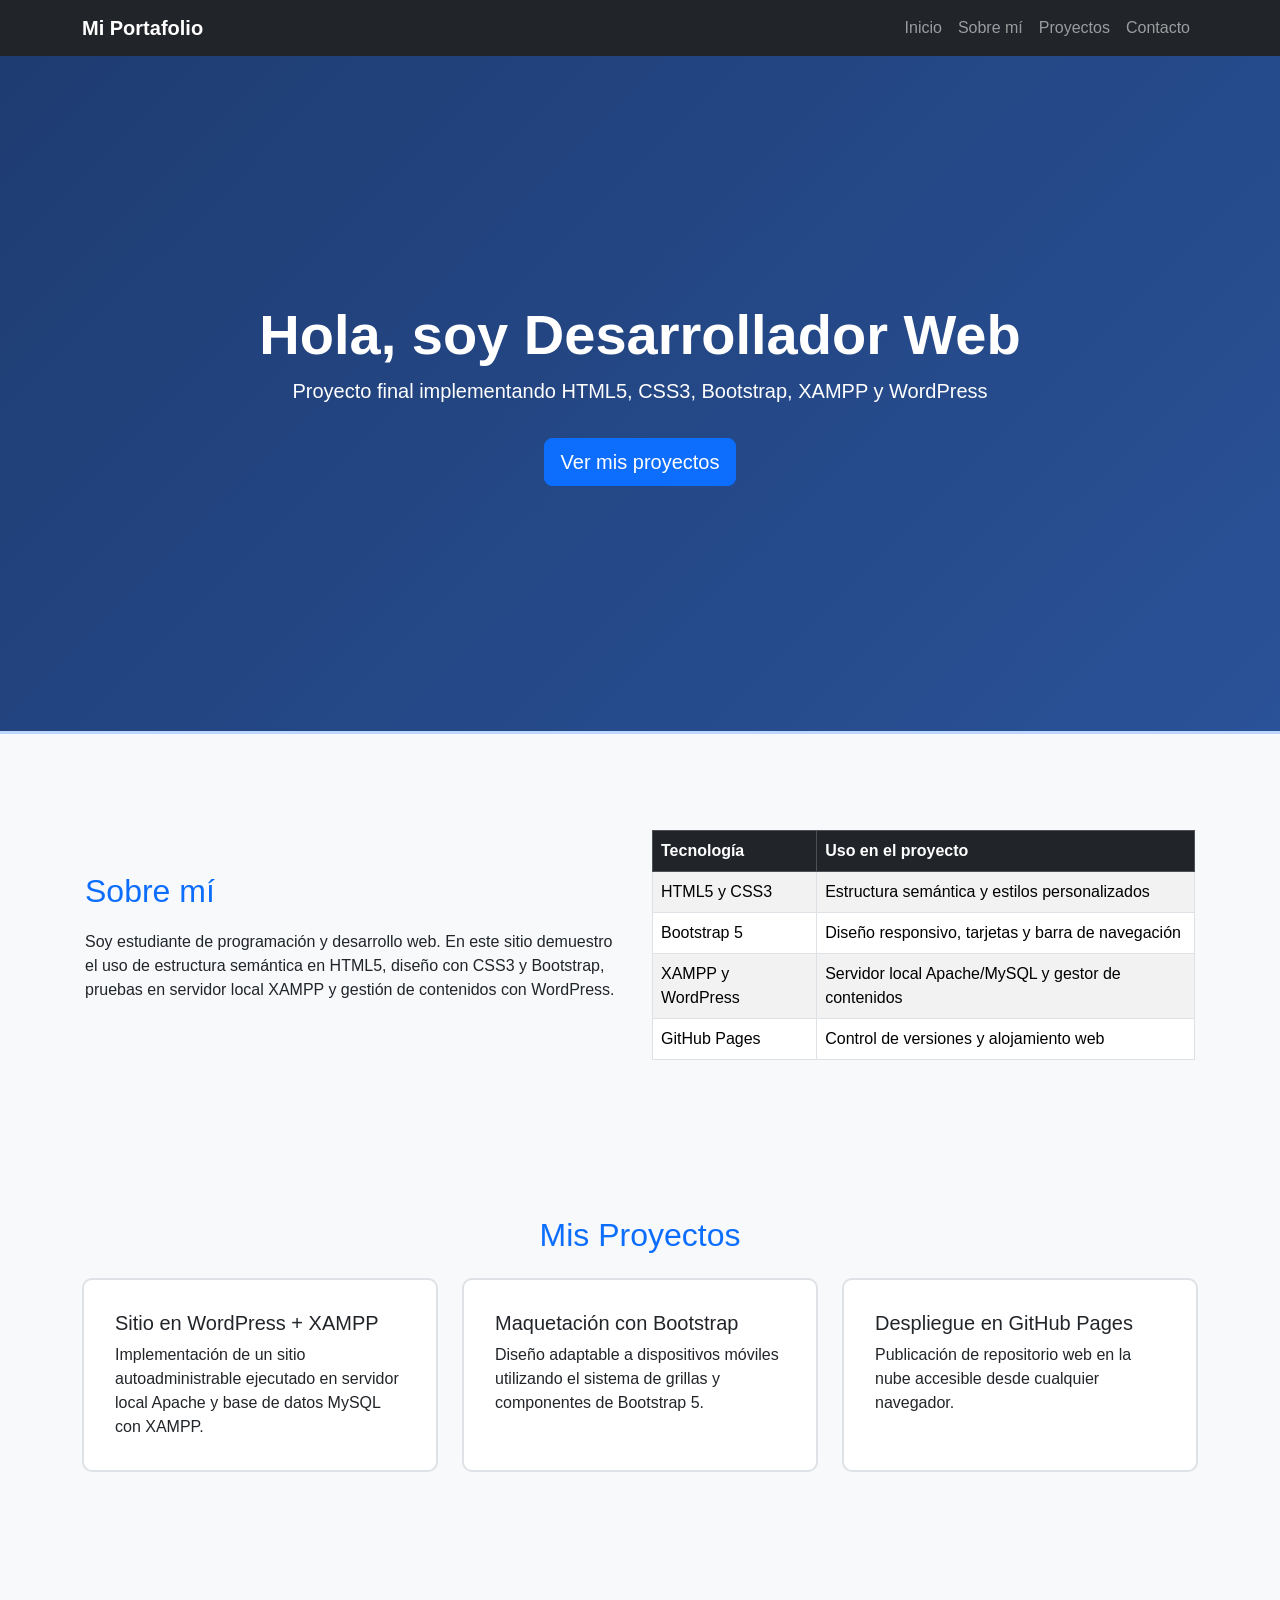
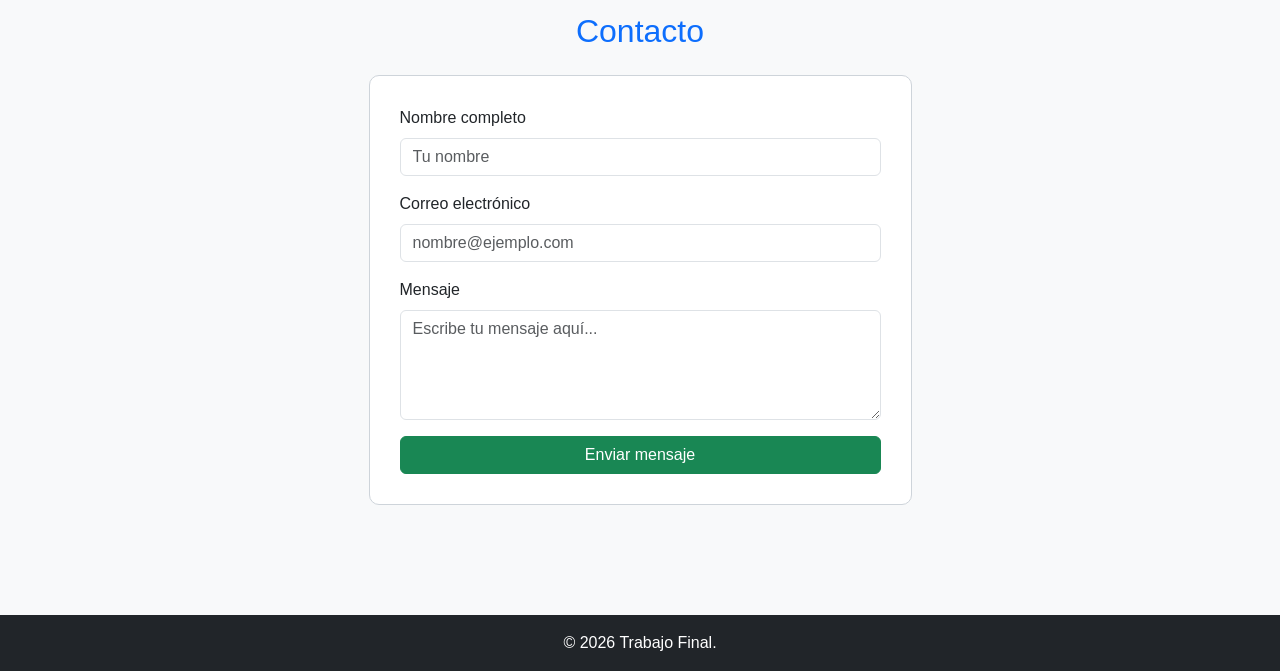
==== index.html @ 38da085c "OK" ====
<!DOCTYPE html>
<html lang="es">
<head>
    <meta charset="UTF-8">
    <meta name="viewport" content="width=device-width, initial-scale=1.0">
    <title>Mi Portafolio Web - Trabajo Final</title>

    <link href="https://cdn.jsdelivr.net/npm/bootstrap@5.3.2/dist/css/bootstrap.min.css" rel="stylesheet">
    <link rel="stylesheet" href="styles.css">
</head>
<body>

    <header id="encabezado-principal">
        <nav class="navbar navbar-expand-lg navbar-dark bg-dark fixed-top">
            <div class="container">
                <a class="navbar-brand fw-bold" href="#inicio">Mi Portafolio</a>
                <button class="navbar-toggler" type="button" data-bs-toggle="collapse" data-bs-target="#menuNavegacion">
                    <span class="navbar-toggler-icon"></span>
                </button>
                <div class="collapse navbar-collapse" id="menuNavegacion">
                    <ul class="navbar-nav ms-auto">
                        <li class="nav-item"><a class="nav-link" href="#inicio">Inicio</a></li>
                        <li class="nav-item"><a class="nav-link" href="#sobre-mi">Sobre mí</a></li>
                        <li class="nav-item"><a class="nav-link" href="#proyectos">Proyectos</a></li>
                        <li class="nav-item"><a class="nav-link" href="#contacto">Contacto</a></li>
                    </ul>
                </div>
            </div>
        </nav>
    </header>

    <main>
        <section id="inicio" class="seccion-hero text-center text-white d-flex align-items-center">
            <div class="container">
                <h1 class="display-4 fw-bold">Hola, soy Desarrollador Web</h1>
                <p class="lead">Proyecto final implementando HTML5, CSS3, Bootstrap, XAMPP y WordPress</p>
                <a href="#proyectos" class="btn btn-primary btn-lg mt-3">Ver mis proyectos</a>
            </div>
        </section>
        <hr class="separador">
        <section id="sobre-mi" class="seccion-padding container">
            <div class="row align-items-center">
                <div class="col-md-6">
                    <h2>Sobre mí</h2>
                    <p>Soy estudiante de programación y desarrollo web. En este sitio demuestro el uso de 
                        estructura semántica en HTML5, diseño con CSS3 y Bootstrap, pruebas en servidor local
                         XAMPP y gestión de contenidos con WordPress.</p>
                </div>
                <div class="col-md-6">
                    <table class="table table-bordered table-striped mt-3">
                        <thead class="table-dark">
                            <tr>
                                <th>Tecnología</th>
                                <th>Uso en el proyecto</th>
                            </tr>
                        </thead>
                        <tbody>
                            <tr>
                                <td>HTML5 y CSS3</td>
                                <td>Estructura semántica y estilos personalizados</td>
                            </tr>
                            <tr>
                                <td>Bootstrap 5</td>
                                <td>Diseño responsivo, tarjetas y barra de navegación</td>
                            </tr>
                            <tr>
                                <td>XAMPP y WordPress</td>
                                <td>Servidor local Apache/MySQL y gestor de contenidos</td>
                            </tr>
                            <tr>
                                <td>GitHub Pages</td>
                                <td>Control de versiones y alojamiento web</td>
                            </tr>
                        </tbody>
                    </table>
                </div>
            </div>
        </section>
        <section id="proyectos" class="seccion-padding bg-light">
            <div class="container">
                <h2 class="text-center mb-4">Mis Proyectos</h2>
                <div class="row g-4">
                    <article class="col-md-4">
                        <div class="card tarjeta-proyecto h-100">
                            <div class="card-body">
                                <h3 class="card-title h5">Sitio en WordPress + XAMPP</h3>
                                <p class="card-text">Implementación de un sitio autoadministrable ejecutado en 
                                    servidor local Apache y base de datos MySQL con XAMPP.</p>
                            </div>
                        </div>
                    </article>
                    <article class="col-md-4">
                        <div class="card tarjeta-proyecto h-100">
                            <div class="card-body">
                                <h3 class="card-title h5">Maquetación con Bootstrap</h3>
                                <p class="card-text">Diseño adaptable a dispositivos móviles utilizando 
                                    el sistema de grillas y componentes de Bootstrap 5.</p>
                            </div>
                        </div>
                    </article>
                    <article class="col-md-4">
                        <div class="card tarjeta-proyecto h-100">
                            <div class="card-body">
                                <h3 class="card-title h5">Despliegue en GitHub Pages</h3>
                                <p class="card-text">Publicación de repositorio web en la nube accesible 
                                    desde cualquier navegador.</p>
                            </div>
                        </div>
                    </article>
                </div>
            </div>
        </section>

        <!-- SECCIÓN 4: CONTACTO -->
        <section id="contacto" class="seccion-padding container">
            <h2 class="text-center mb-4">Contacto</h2>
            <div class="row justify-content-center">
                <div class="col-md-6">
                    <form class="caja-formulario">
                        <div class="mb-3">
                            <label for="nombre" class="form-label">Nombre completo</label>
                            <input type="text" class="form-control" id="nombre" placeholder="Tu nombre" required>
                        </div>
                        <div class="mb-3">
                            <label for="correo" class="form-label">Correo electrónico</label>
                            <input type="email" class="form-control" id="correo" placeholder="nombre@ejemplo.com" required>
                        </div>
                        <div class="mb-3">
                            <label for="mensaje" class="form-label">Mensaje</label>
                            <textarea class="form-control" id="mensaje" rows="4" placeholder="Escribe tu mensaje aquí..." required></textarea>
                        </div>
                        <button type="submit" class="btn btn-success w-100">Enviar mensaje</button>
                    </form>
                </div>
            </div>
        </section>
    </main>
    <footer class="bg-dark text-white text-center py-3">
        <p class="mb-0">&copy; 2026 Trabajo Final.</p>
    </footer>
    <script src="https://cdn.jsdelivr.net/npm/bootstrap@5.3.2/dist/js/bootstrap.bundle.min.js"></script>
</body>
</html>
---- styles.css ----
body {
    font-family: 'Segoe UI', Tahoma, Geneva, Verdana, sans-serif;
    background-color: #f8f9fa;
    color: #212529;
    margin: 0;
    padding-top: 56px; 
}

h2 {
    color: #0d6efd;
    margin-bottom: 20px;
}
#inicio {
    background: linear-gradient(135deg, #1e3c72 0%, #2a5298 100%);
    min-height: 75vh;
    padding: 60px 20px;
}

#encabezado-principal {
    box-shadow: 0 2px 10px rgba(0, 0, 0, 0.2);
}

.seccion-padding {
    padding: 60px 15px;
    margin-top: 20px;
    margin-bottom: 20px;
}

.tarjeta-proyecto {
    border: 2px solid #dee2e6;
    border-radius: 10px;
    padding: 15px;
    background-color: #ffffff;
    transition: transform 0.2s ease;
}

.tarjeta-proyecto:hover {
    transform: translateY(-5px);
    border-color: #0d6efd;
}

.caja-formulario {
    background-color: #ffffff;
    padding: 30px;
    border-radius: 10px;
    border: 1px solid #ced4da;
    margin-bottom: 30px;
}

.separador {
    margin: 0;
    border-top: 3px solid #0d6efd;
}
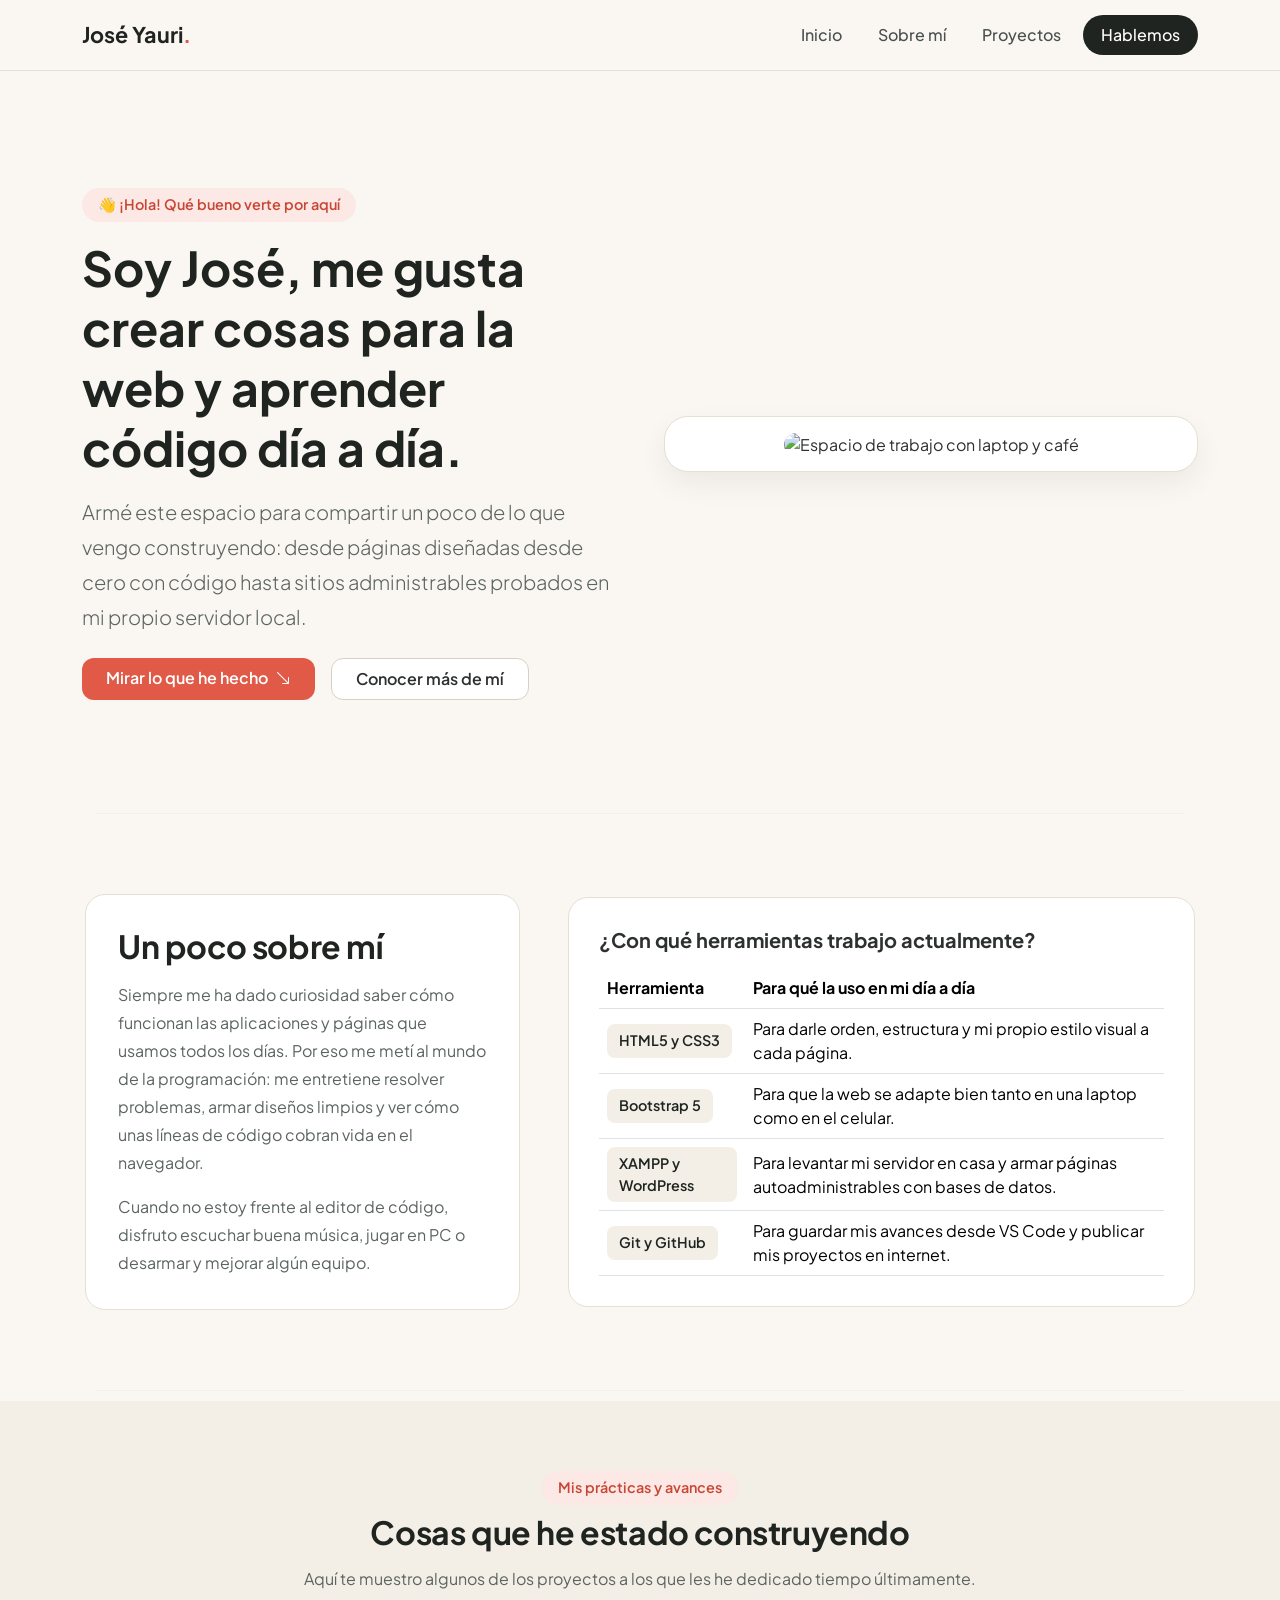
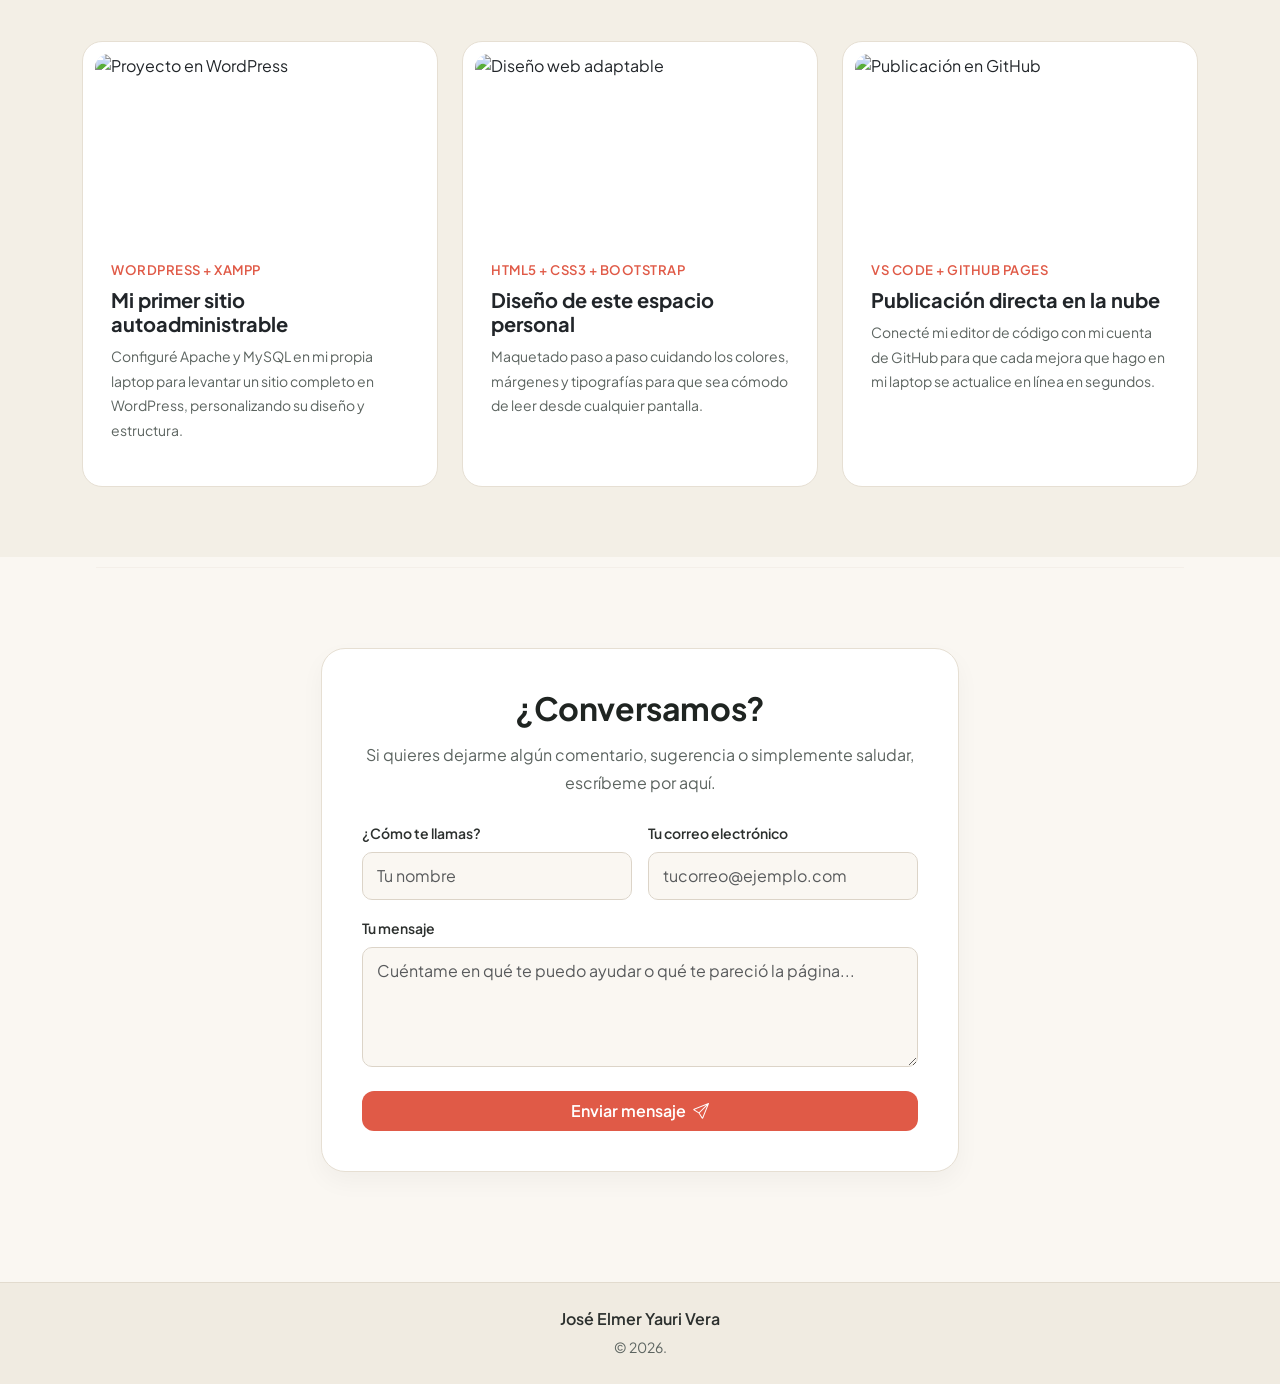
==== commit 888bbb24: "OOK" ====
--- a/index.html
+++ b/index.html
@@ -3,26 +3,28 @@
 <head>
     <meta charset="UTF-8">
     <meta name="viewport" content="width=device-width, initial-scale=1.0">
-    <title>Mi Portafolio Web - Trabajo Final</title>
-
+    <title>José Yauri | Mi espacio web</title>
+    <link href="https://fonts.googleapis.com/css2?family=Plus+Jakarta+Sans:wght@400;500;600;700&display=swap" rel="stylesheet">
     <link href="https://cdn.jsdelivr.net/npm/bootstrap@5.3.2/dist/css/bootstrap.min.css" rel="stylesheet">
+    <link rel="stylesheet" href="https://cdn.jsdelivr.net/npm/bootstrap-icons@1.11.1/font/bootstrap-icons.css">
     <link rel="stylesheet" href="styles.css">
 </head>
 <body>
-
     <header id="encabezado-principal">
-        <nav class="navbar navbar-expand-lg navbar-dark bg-dark fixed-top">
+        <nav class="navbar navbar-expand-lg barra-navegacion fixed-top">
             <div class="container">
-                <a class="navbar-brand fw-bold" href="#inicio">Mi Portafolio</a>
+                <a class="navbar-brand marca-personal" href="#inicio">
+                    José Yauri<span class="punto-color">.</span>
+                </a>
                 <button class="navbar-toggler" type="button" data-bs-toggle="collapse" data-bs-target="#menuNavegacion">
                     <span class="navbar-toggler-icon"></span>
                 </button>
                 <div class="collapse navbar-collapse" id="menuNavegacion">
-                    <ul class="navbar-nav ms-auto">
-                        <li class="nav-item"><a class="nav-link" href="#inicio">Inicio</a></li>
-                        <li class="nav-item"><a class="nav-link" href="#sobre-mi">Sobre mí</a></li>
-                        <li class="nav-item"><a class="nav-link" href="#proyectos">Proyectos</a></li>
-                        <li class="nav-item"><a class="nav-link" href="#contacto">Contacto</a></li>
+                    <ul class="navbar-nav ms-auto gap-2">
+                        <li class="nav-item"><a class="nav-link link-cercano" href="#inicio">Inicio</a></li>
+                        <li class="nav-item"><a class="nav-link link-cercano" href="#sobre-mi">Sobre mí</a></li>
+                        <li class="nav-item"><a class="nav-link link-cercano" href="#proyectos">Proyectos</a></li>
+                        <li class="nav-item"><a class="nav-link link-cercano boton-contacto-menu" href="#contacto">Hablemos</a></li>
                     </ul>
                 </div>
             </div>
@@ -30,80 +32,132 @@
     </header>
 
     <main>
-        <section id="inicio" class="seccion-hero text-center text-white d-flex align-items-center">
+        <section id="inicio" class="d-flex align-items-center">
             <div class="container">
-                <h1 class="display-4 fw-bold">Hola, soy Desarrollador Web</h1>
-                <p class="lead">Proyecto final implementando HTML5, CSS3, Bootstrap, XAMPP y WordPress</p>
-                <a href="#proyectos" class="btn btn-primary btn-lg mt-3">Ver mis proyectos</a>
-            </div>
-        </section>
-        <hr class="separador">
-        <section id="sobre-mi" class="seccion-padding container">
-            <div class="row align-items-center">
-                <div class="col-md-6">
-                    <h2>Sobre mí</h2>
-                    <p>Soy estudiante de programación y desarrollo web. En este sitio demuestro el uso de 
-                        estructura semántica en HTML5, diseño con CSS3 y Bootstrap, pruebas en servidor local
-                         XAMPP y gestión de contenidos con WordPress.</p>
-                </div>
-                <div class="col-md-6">
-                    <table class="table table-bordered table-striped mt-3">
-                        <thead class="table-dark">
-                            <tr>
-                                <th>Tecnología</th>
-                                <th>Uso en el proyecto</th>
-                            </tr>
-                        </thead>
-                        <tbody>
-                            <tr>
-                                <td>HTML5 y CSS3</td>
-                                <td>Estructura semántica y estilos personalizados</td>
-                            </tr>
-                            <tr>
-                                <td>Bootstrap 5</td>
-                                <td>Diseño responsivo, tarjetas y barra de navegación</td>
-                            </tr>
-                            <tr>
-                                <td>XAMPP y WordPress</td>
-                                <td>Servidor local Apache/MySQL y gestor de contenidos</td>
-                            </tr>
-                            <tr>
-                                <td>GitHub Pages</td>
-                                <td>Control de versiones y alojamiento web</td>
-                            </tr>
-                        </tbody>
-                    </table>
-                </div>
-            </div>
-        </section>
-        <section id="proyectos" class="seccion-padding bg-light">
+                <div class="row align-items-center g-5">
+                    <div class="col-lg-6">
+                        <span class="etiqueta-saludo mb-3 d-inline-block">
+                            👋 ¡Hola! Qué bueno verte por aquí
+                        </span>
+                        <h1 class="display-5 fw-bold titulo-principal mb-3">
+                            Soy José, me gusta crear cosas para la web y aprender código día a día.
+                        </h1>
+                        <p class="lead texto-parrafo mb-4">
+                            Armé este espacio para compartir un poco de lo que vengo construyendo: desde páginas diseñadas desde cero con código hasta sitios administrables probados en mi propio servidor local.
+                        </p>
+                        <div class="d-flex flex-wrap gap-3">
+                            <a href="#proyectos" class="btn boton-principal px-4 py-2">
+                                Mirar lo que he hecho <i class="bi bi-arrow-down-right ms-1"></i>
+                            </a>
+                            <a href="#sobre-mi" class="btn boton-secundario px-4 py-2">
+                                Conocer más de mí
+                            </a>
+                        </div>
+                    </div>
+                    <div class="col-lg-6 text-center">
+                        <div class="marco-foto">
+                            <img src="https://images.unsplash.com/photo-1498050108023-c5249f4df085?auto=format&fit=crop&w=800&q=80" alt="Espacio de trabajo con laptop y café" class="img-fluid foto-principal">
+                        </div>
+                    </div>
+                </div>
+            </div>
+        </section>
+
+        <hr class="separador-suave">
+
+        <!-- SECCIÓN 2: SOBRE MÍ -->
+        <section id="sobre-mi" class="seccion-espaciada container">
+            <div class="row align-items-center g-5">
+                <div class="col-lg-5">
+                    <div class="tarjeta-historia">
+                        <h2 class="fw-bold mb-3">Un poco sobre mí</h2>
+                        <p class="texto-parrafo">
+                            Siempre me ha dado curiosidad saber cómo funcionan las aplicaciones y páginas que usamos todos los días. Por eso me metí al mundo de la programación: me entretiene resolver problemas, armar diseños limpios y ver cómo unas líneas de código cobran vida en el navegador.
+                        </p>
+                        <p class="texto-parrafo mb-0">
+                            Cuando no estoy frente al editor de código, disfruto escuchar buena música, jugar en PC o desarmar y mejorar algún equipo.
+                        </p>
+                    </div>
+                </div>
+                <div class="col-lg-7">
+                    <div class="caja-herramientas">
+                        <h3 class="h5 fw-bold mb-3">¿Con qué herramientas trabajo actualmente?</h3>
+                        <div class="table-responsive">
+                            <table class="table align-middle mb-0 tabla-amigable">
+                                <thead>
+                                    <tr>
+                                        <th>Herramienta</th>
+                                        <th>Para qué la uso en mi día a día</th>
+                                    </tr>
+                                </thead>
+                                <tbody>
+                                    <tr>
+                                        <td><span class="insignia-herramienta">HTML5 y CSS3</span></td>
+                                        <td>Para darle orden, estructura y mi propio estilo visual a cada página.</td>
+                                    </tr>
+                                    <tr>
+                                        <td><span class="insignia-herramienta">Bootstrap 5</span></td>
+                                        <td>Para que la web se adapte bien tanto en una laptop como en el celular.</td>
+                                    </tr>
+                                    <tr>
+                                        <td><span class="insignia-herramienta">XAMPP y WordPress</span></td>
+                                        <td>Para levantar mi servidor en casa y armar páginas autoadministrables con bases de datos.</td>
+                                    </tr>
+                                    <tr>
+                                        <td><span class="insignia-herramienta">Git y GitHub</span></td>
+                                        <td>Para guardar mis avances desde VS Code y publicar mis proyectos en internet.</td>
+                                    </tr>
+                                </tbody>
+                            </table>
+                        </div>
+                    </div>
+                </div>
+            </div>
+        </section>
+
+        <hr class="separador-suave">
+        <section id="proyectos" class="seccion-espaciada">
             <div class="container">
-                <h2 class="text-center mb-4">Mis Proyectos</h2>
+                <div class="text-center mb-5">
+                    <span class="etiqueta-saludo mb-2 d-inline-block">Mis prácticas y avances</span>
+                    <h2 class="fw-bold">Cosas que he estado construyendo</h2>
+                    <p class="texto-parrafo">Aquí te muestro algunos de los proyectos a los que les he dedicado tiempo últimamente.</p>
+                </div>
+
                 <div class="row g-4">
                     <article class="col-md-4">
-                        <div class="card tarjeta-proyecto h-100">
-                            <div class="card-body">
-                                <h3 class="card-title h5">Sitio en WordPress + XAMPP</h3>
-                                <p class="card-text">Implementación de un sitio autoadministrable ejecutado en 
-                                    servidor local Apache y base de datos MySQL con XAMPP.</p>
+                        <div class="card tarjeta-creativa h-100">
+                            <img src="https://images.unsplash.com/photo-1460925895917-afdab827c52f?auto=format&fit=crop&w=600&q=80" class="card-img-top foto-tarjeta" alt="Proyecto en WordPress">
+                            <div class="card-body d-flex flex-column">
+                                <span class="etiqueta-categoria mb-2">WordPress + XAMPP</span>
+                                <h3 class="h5 fw-bold">Mi primer sitio autoadministrable</h3>
+                                <p class="texto-parrafo small flex-grow-1">
+                                    Configuré Apache y MySQL en mi propia laptop para levantar un sitio completo en WordPress, personalizando su diseño y estructura.
+                                </p>
                             </div>
                         </div>
                     </article>
                     <article class="col-md-4">
-                        <div class="card tarjeta-proyecto h-100">
-                            <div class="card-body">
-                                <h3 class="card-title h5">Maquetación con Bootstrap</h3>
-                                <p class="card-text">Diseño adaptable a dispositivos móviles utilizando 
-                                    el sistema de grillas y componentes de Bootstrap 5.</p>
+                        <div class="card tarjeta-creativa h-100">
+                            <img src="https://images.unsplash.com/photo-1517694712202-14dd9538aa97?auto=format&fit=crop&w=600&q=80" class="card-img-top foto-tarjeta" alt="Diseño web adaptable">
+                            <div class="card-body d-flex flex-column">
+                                <span class="etiqueta-categoria mb-2">HTML5 + CSS3 + Bootstrap</span>
+                                <h3 class="h5 fw-bold">Diseño de este espacio personal</h3>
+                                <p class="texto-parrafo small flex-grow-1">
+                                    Maquetado paso a paso cuidando los colores, márgenes y tipografías para que sea cómodo de leer desde cualquier pantalla.
+                                </p>
                             </div>
                         </div>
                     </article>
                     <article class="col-md-4">
-                        <div class="card tarjeta-proyecto h-100">
-                            <div class="card-body">
-                                <h3 class="card-title h5">Despliegue en GitHub Pages</h3>
-                                <p class="card-text">Publicación de repositorio web en la nube accesible 
-                                    desde cualquier navegador.</p>
+                        <div class="card tarjeta-creativa h-100">
+                            <img src="https://images.unsplash.com/photo-1555066931-4365d14bab8c?auto=format&fit=crop&w=600&q=80" class="card-img-top foto-tarjeta" alt="Publicación en GitHub">
+                            <div class="card-body d-flex flex-column">
+                                <span class="etiqueta-categoria mb-2">VS Code + GitHub Pages</span>
+                                <h3 class="h5 fw-bold">Publicación directa en la nube</h3>
+                                <p class="texto-parrafo small flex-grow-1">
+                                    Conecté mi editor de código con mi cuenta de GitHub para que cada mejora que hago en mi laptop se actualice en línea en segundos.
+                                </p>
                             </div>
                         </div>
                     </article>
@@ -111,33 +165,52 @@
             </div>
         </section>
 
+        <hr class="separador-suave">
+
         <!-- SECCIÓN 4: CONTACTO -->
-        <section id="contacto" class="seccion-padding container">
-            <h2 class="text-center mb-4">Contacto</h2>
+        <section id="contacto" class="seccion-espaciada container">
             <div class="row justify-content-center">
-                <div class="col-md-6">
-                    <form class="caja-formulario">
-                        <div class="mb-3">
-                            <label for="nombre" class="form-label">Nombre completo</label>
-                            <input type="text" class="form-control" id="nombre" placeholder="Tu nombre" required>
-                        </div>
-                        <div class="mb-3">
-                            <label for="correo" class="form-label">Correo electrónico</label>
-                            <input type="email" class="form-control" id="correo" placeholder="nombre@ejemplo.com" required>
-                        </div>
-                        <div class="mb-3">
-                            <label for="mensaje" class="form-label">Mensaje</label>
-                            <textarea class="form-control" id="mensaje" rows="4" placeholder="Escribe tu mensaje aquí..." required></textarea>
-                        </div>
-                        <button type="submit" class="btn btn-success w-100">Enviar mensaje</button>
-                    </form>
+                <div class="col-lg-7">
+                    <div class="caja-charla">
+                        <div class="text-center mb-4">
+                            <h2 class="fw-bold">¿Conversamos?</h2>
+                            <p class="texto-parrafo mb-0">Si quieres dejarme algún comentario, sugerencia o simplemente saludar, escríbeme por aquí.</p>
+                        </div>
+                        <form>
+                            <div class="row g-3">
+                                <div class="col-md-6">
+                                    <label for="nombre" class="form-label fw-semibold small">¿Cómo te llamas?</label>
+                                    <input type="text" class="form-control input-calido" id="nombre" placeholder="Tu nombre" required>
+                                </div>
+                                <div class="col-md-6">
+                                    <label for="correo" class="form-label fw-semibold small">Tu correo electrónico</label>
+                                    <input type="email" class="form-control input-calido" id="correo" placeholder="tucorreo@ejemplo.com" required>
+                                </div>
+                                <div class="col-12">
+                                    <label for="mensaje" class="form-label fw-semibold small">Tu mensaje</label>
+                                    <textarea class="form-control input-calido" id="mensaje" rows="4" placeholder="Cuéntame en qué te puedo ayudar o qué te pareció la página..." required></textarea>
+                                </div>
+                                <div class="col-12 mt-4">
+                                    <button type="submit" class="btn boton-principal w-100 py-2">
+                                        Enviar mensaje <i class="bi bi-send ms-1"></i>
+                                    </button>
+                                </div>
+                            </div>
+                        </form>
+                    </div>
                 </div>
             </div>
         </section>
     </main>
-    <footer class="bg-dark text-white text-center py-3">
-        <p class="mb-0">&copy; 2026 Trabajo Final.</p>
+
+
+    <footer class="text-center py-4">
+        <div class="container">
+            <p class="mb-1 fw-semibold">José Elmer Yauri Vera</p>
+            <p class="small texto-parrafo mb-0">&copy; 2026.</p>
+        </div>
     </footer>
+
     <script src="https://cdn.jsdelivr.net/npm/bootstrap@5.3.2/dist/js/bootstrap.bundle.min.js"></script>
 </body>
 </html>
--- a/styles.css
+++ b/styles.css
@@ -1,54 +1,217 @@
-
 body {
-    font-family: 'Segoe UI', Tahoma, Geneva, Verdana, sans-serif;
-    background-color: #f8f9fa;
-    color: #212529;
+    font-family: 'Plus Jakarta Sans', sans-serif;
+    background-color: #faf7f2;
+    color: #2c302e;
     margin: 0;
-    padding-top: 56px; 
+    padding-top: 75px;
 }
 
 h2 {
-    color: #0d6efd;
-    margin-bottom: 20px;
-}
+    color: #1f2421;
+    margin-bottom: 14px;
+    letter-spacing: -0.4px;
+}
+
+footer {
+    background-color: #f0ebe1;
+    border-top: 1px solid #e2dbce;
+    margin-top: 40px;
+}
+
+#encabezado-principal {
+    box-shadow: 0 2px 15px rgba(0, 0, 0, 0.04);
+}
+
 #inicio {
-    background: linear-gradient(135deg, #1e3c72 0%, #2a5298 100%);
-    min-height: 75vh;
-    padding: 60px 20px;
-}
-
-#encabezado-principal {
-    box-shadow: 0 2px 10px rgba(0, 0, 0, 0.2);
-}
-
-.seccion-padding {
-    padding: 60px 15px;
-    margin-top: 20px;
-    margin-bottom: 20px;
-}
-
-.tarjeta-proyecto {
-    border: 2px solid #dee2e6;
+    min-height: 82vh;
+    padding: 50px 15px;
+}
+
+#proyectos {
+    background-color: #f3efe6;
+}
+
+
+.barra-navegacion {
+    background-color: rgba(250, 247, 242, 0.92);
+    backdrop-filter: blur(8px);
+    padding: 14px 0;
+    border-bottom: 1px solid #e6dfd3;
+}
+
+.marca-personal {
+    font-weight: 700;
+    font-size: 1.35rem;
+    color: #1f2421 !important;
+}
+
+.punto-color {
+    color: #e05a47;
+}
+
+.link-cercano {
+    color: #4a504d !important;
+    font-weight: 500;
+    padding: 8px 14px !important;
     border-radius: 10px;
-    padding: 15px;
-    background-color: #ffffff;
-    transition: transform 0.2s ease;
-}
-
-.tarjeta-proyecto:hover {
-    transform: translateY(-5px);
-    border-color: #0d6efd;
-}
-
-.caja-formulario {
+    transition: all 0.2s ease;
+}
+
+.link-cercano:hover {
+    color: #e05a47 !important;
+    background-color: rgba(224, 90, 71, 0.08);
+}
+
+.boton-contacto-menu {
+    background-color: #1f2421;
+    color: #ffffff !important;
+    padding: 8px 18px !important;
+    border-radius: 50px;
+}
+
+.boton-contacto-menu:hover {
+    background-color: #e05a47;
+    color: #ffffff !important;
+}
+
+.etiqueta-saludo {
+    background-color: #fce8e5;
+    color: #c94634;
+    padding: 6px 16px;
+    border-radius: 50px;
+    font-weight: 600;
+    font-size: 0.9rem;
+}
+
+.titulo-principal {
+    color: #1f2421;
+    line-height: 1.25;
+}
+
+.texto-parrafo {
+    color: #5c6460;
+    line-height: 1.75;
+}
+
+.boton-principal {
+    background-color: #e05a47;
+    color: #ffffff;
+    border: none;
+    border-radius: 12px;
+    font-weight: 600;
+    transition: transform 0.2s ease, background-color 0.2s ease;
+}
+
+.boton-principal:hover {
+    background-color: #c94634;
+    color: #ffffff;
+    transform: translateY(-2px);
+}
+
+.boton-secundario {
+    background-color: #ffffff;
+    color: #2c302e;
+    border: 1px solid #d8d0c5;
+    border-radius: 12px;
+    font-weight: 600;
+}
+
+.boton-secundario:hover {
+    background-color: #f0ebe1;
+}
+
+.marco-foto {
+    padding: 14px;
+    background-color: #ffffff;
+    border-radius: 24px;
+    border: 1px solid #e6dfd3;
+    box-shadow: 0 12px 30px rgba(0, 0, 0, 0.06);
+}
+
+.foto-principal {
+    border-radius: 16px;
+}
+
+.seccion-espaciada {
+    padding: 70px 15px;
+    margin-top: 10px;
+    margin-bottom: 10px;
+}
+
+.tarjeta-historia {
+    background-color: #ffffff;
+    padding: 32px;
+    border-radius: 20px;
+    border: 1px solid #e6dfd3;
+}
+
+.caja-herramientas {
     background-color: #ffffff;
     padding: 30px;
+    border-radius: 20px;
+    border: 1px solid #e6dfd3;
+}
+
+.insignia-herramienta {
+    background-color: #f3efe6;
+    color: #1f2421;
+    font-weight: 600;
+    padding: 6px 12px;
+    border-radius: 8px;
+    display: inline-block;
+    font-size: 0.9rem;
+}
+
+.tarjeta-creativa {
+    background-color: #ffffff;
+    border: 1px solid #e6dfd3;
+    border-radius: 20px;
+    padding: 12px;
+    transition: transform 0.25s ease, box-shadow 0.25s ease;
+}
+
+.tarjeta-creativa:hover {
+    transform: translateY(-6px);
+    box-shadow: 0 14px 28px rgba(0, 0, 0, 0.07);
+}
+
+.foto-tarjeta {
+    height: 190px;
+    object-fit: cover;
+    border-radius: 14px;
+}
+
+.etiqueta-categoria {
+    color: #e05a47;
+    font-weight: 600;
+    font-size: 0.82rem;
+    text-transform: uppercase;
+    letter-spacing: 0.5px;
+}
+
+.caja-charla {
+    background-color: #ffffff;
+    padding: 40px;
+    border-radius: 24px;
+    border: 1px solid #e6dfd3;
+    box-shadow: 0 10px 25px rgba(0, 0, 0, 0.04);
+}
+
+.input-calido {
+    background-color: #faf7f2;
+    border: 1px solid #dcd4c8;
     border-radius: 10px;
-    border: 1px solid #ced4da;
-    margin-bottom: 30px;
-}
-
-.separador {
-    margin: 0;
-    border-top: 3px solid #0d6efd;
+    padding: 11px 14px;
+}
+
+.input-calido:focus {
+    background-color: #ffffff;
+    border-color: #e05a47;
+    box-shadow: 0 0 0 3px rgba(224, 90, 71, 0.15);
+}
+
+.separador-suave {
+    margin: 0 auto;
+    width: 85%;
+    border-top: 1px solid #dfd8cc;
 }
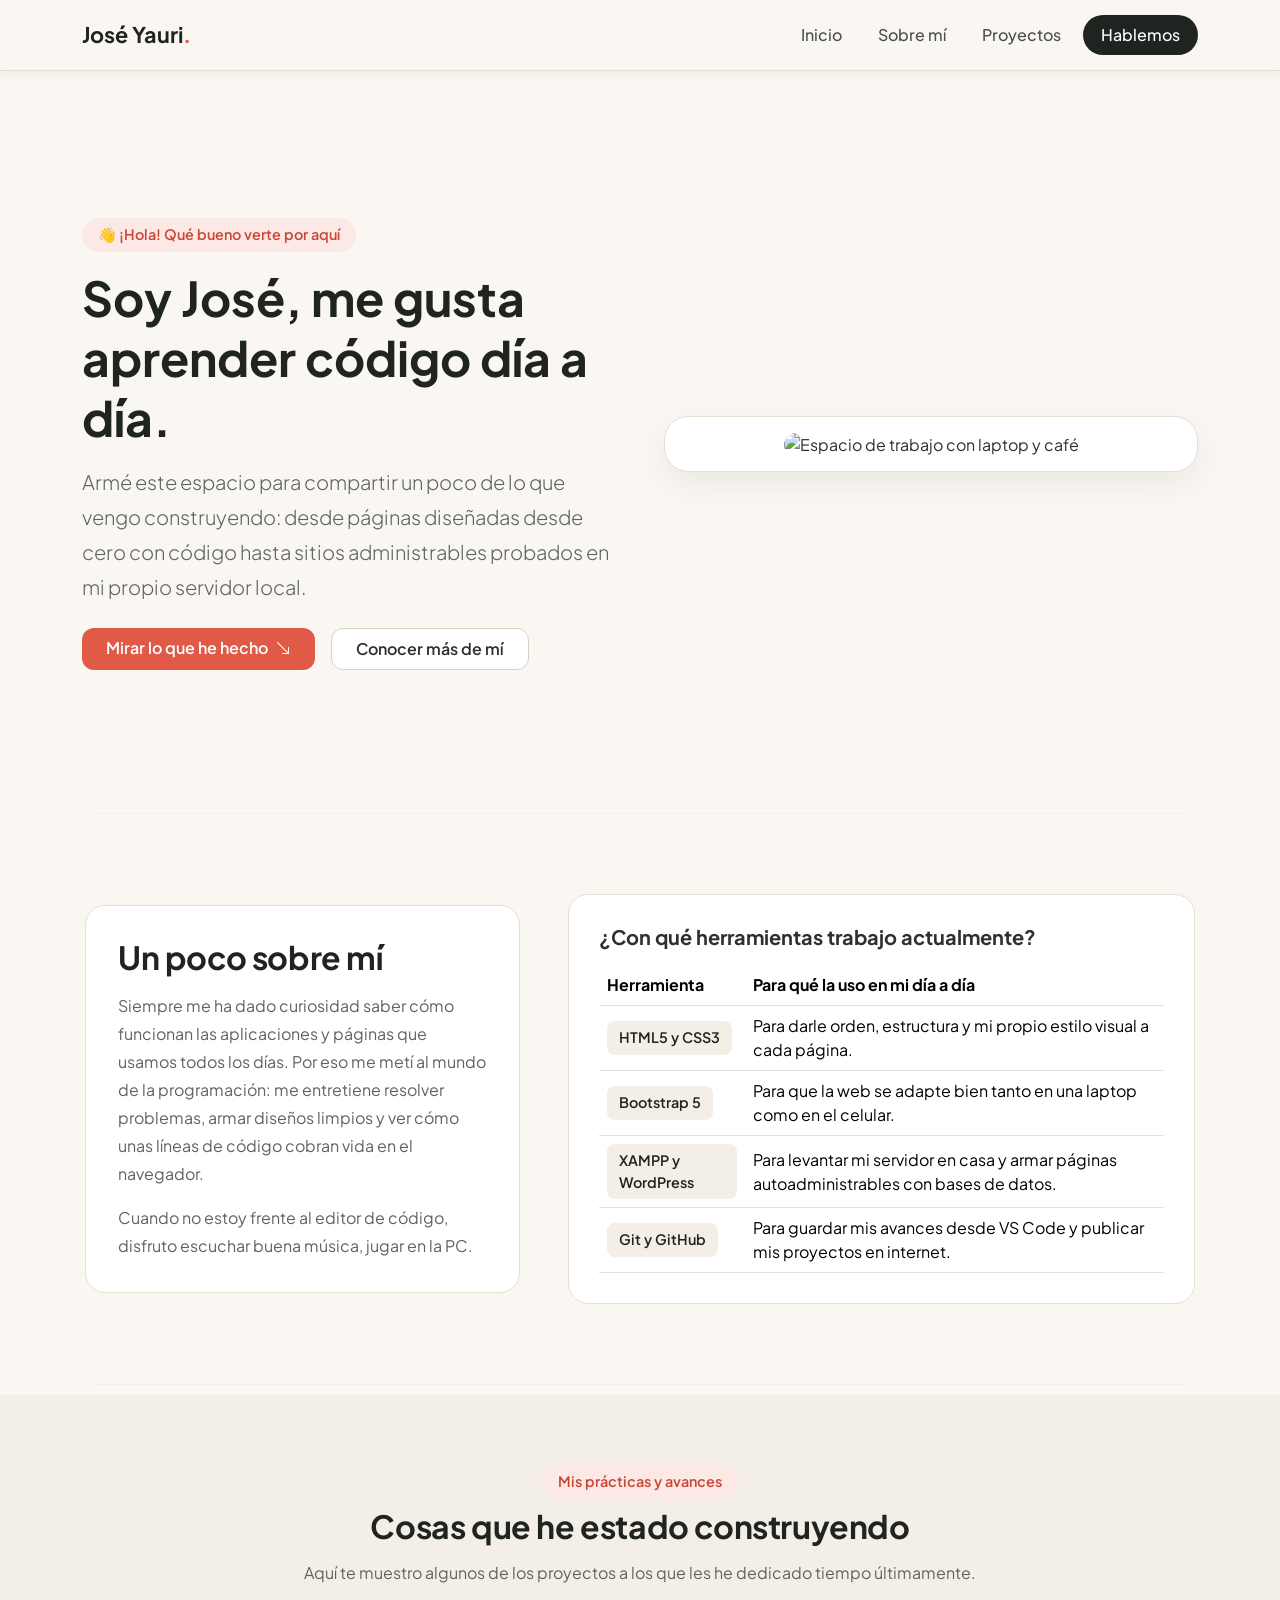
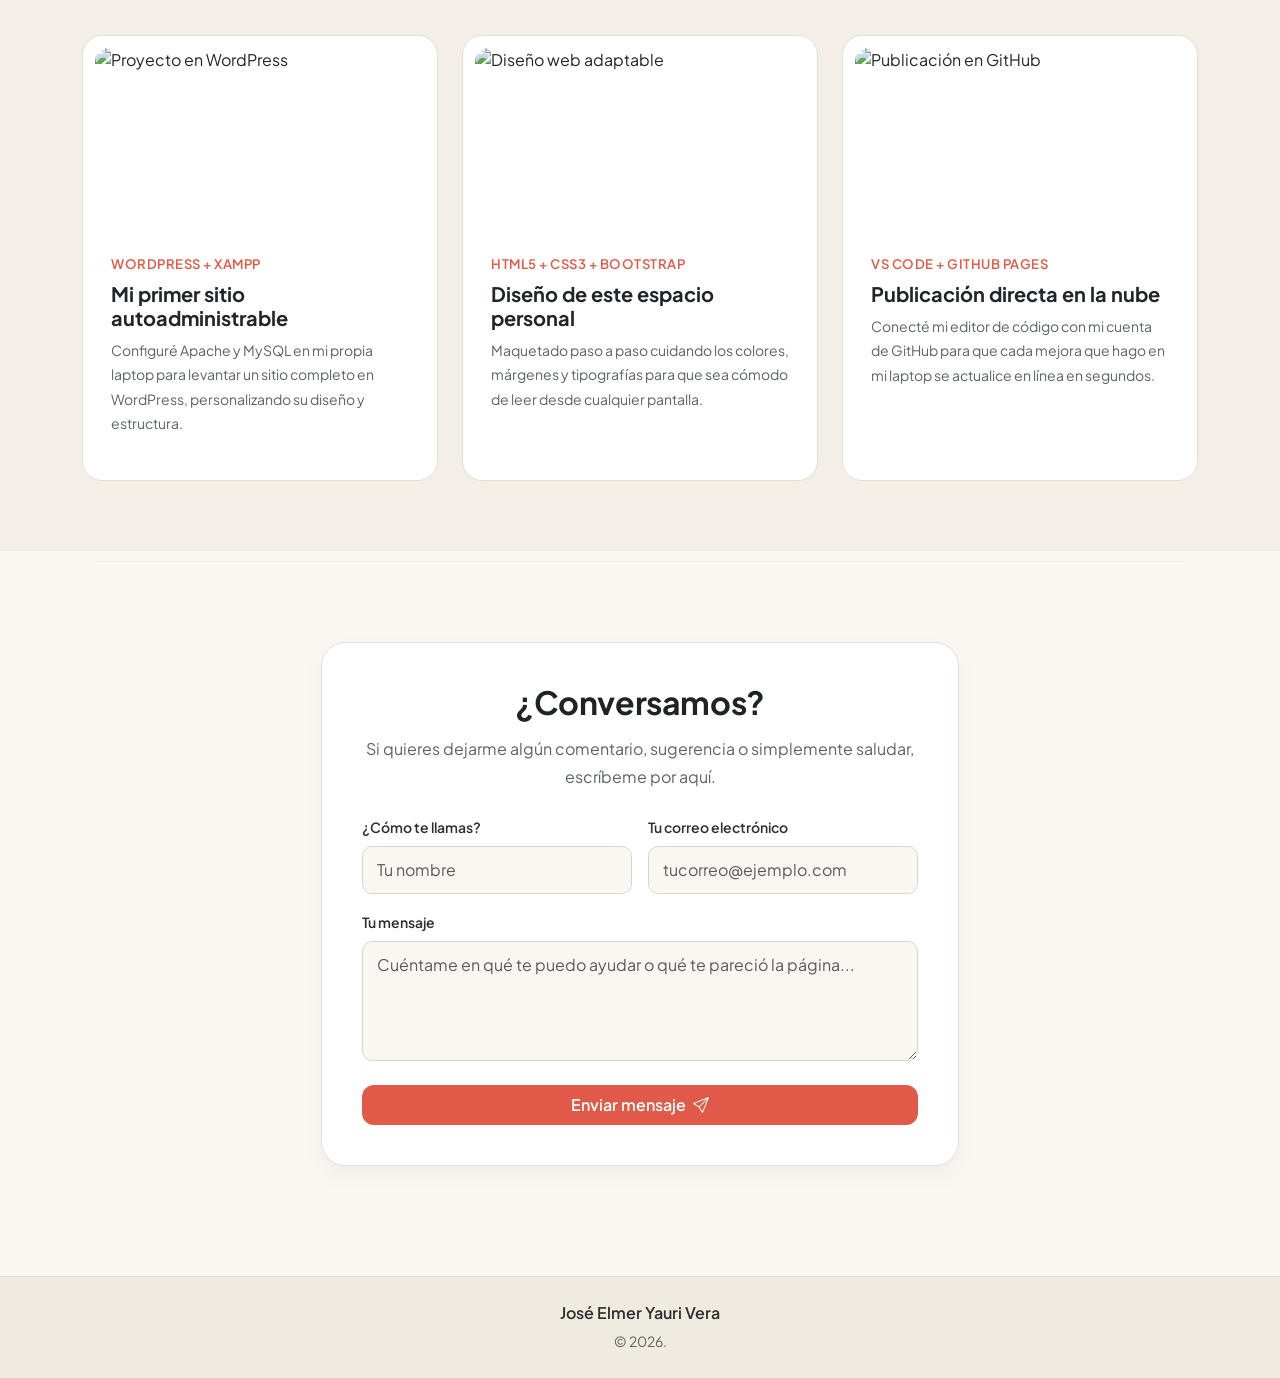
==== commit eaf7196a: "ok" ====
--- a/index.html
+++ b/index.html
@@ -3,7 +3,7 @@
 <head>
     <meta charset="UTF-8">
     <meta name="viewport" content="width=device-width, initial-scale=1.0">
-    <title>José Yauri | Mi espacio web</title>
+    <title>Mi espacio web</title>
     <link href="https://fonts.googleapis.com/css2?family=Plus+Jakarta+Sans:wght@400;500;600;700&display=swap" rel="stylesheet">
     <link href="https://cdn.jsdelivr.net/npm/bootstrap@5.3.2/dist/css/bootstrap.min.css" rel="stylesheet">
     <link rel="stylesheet" href="https://cdn.jsdelivr.net/npm/bootstrap-icons@1.11.1/font/bootstrap-icons.css">
@@ -40,10 +40,12 @@
                             👋 ¡Hola! Qué bueno verte por aquí
                         </span>
                         <h1 class="display-5 fw-bold titulo-principal mb-3">
-                            Soy José, me gusta crear cosas para la web y aprender código día a día.
+                            Soy José, me gusta aprender código día a día.
                         </h1>
                         <p class="lead texto-parrafo mb-4">
-                            Armé este espacio para compartir un poco de lo que vengo construyendo: desde páginas diseñadas desde cero con código hasta sitios administrables probados en mi propio servidor local.
+                            Armé este espacio para compartir un poco de lo que vengo construyendo: 
+                            desde páginas diseñadas desde cero con código hasta sitios administrables 
+                            probados en mi propio servidor local.
                         </p>
                         <div class="d-flex flex-wrap gap-3">
                             <a href="#proyectos" class="btn boton-principal px-4 py-2">
@@ -64,18 +66,20 @@
         </section>
 
         <hr class="separador-suave">
-
-        <!-- SECCIÓN 2: SOBRE MÍ -->
         <section id="sobre-mi" class="seccion-espaciada container">
             <div class="row align-items-center g-5">
                 <div class="col-lg-5">
                     <div class="tarjeta-historia">
                         <h2 class="fw-bold mb-3">Un poco sobre mí</h2>
                         <p class="texto-parrafo">
-                            Siempre me ha dado curiosidad saber cómo funcionan las aplicaciones y páginas que usamos todos los días. Por eso me metí al mundo de la programación: me entretiene resolver problemas, armar diseños limpios y ver cómo unas líneas de código cobran vida en el navegador.
+                            Siempre me ha dado curiosidad saber cómo funcionan las aplicaciones y 
+                            páginas que usamos todos los días. Por eso me metí al mundo de la programación: 
+                            me entretiene resolver problemas, armar diseños limpios y ver cómo unas líneas 
+                            de código cobran vida en el navegador.
                         </p>
                         <p class="texto-parrafo mb-0">
-                            Cuando no estoy frente al editor de código, disfruto escuchar buena música, jugar en PC o desarmar y mejorar algún equipo.
+                            Cuando no estoy frente al editor de código, disfruto escuchar buena música,
+                             jugar en la PC.
                         </p>
                     </div>
                 </div>
@@ -93,19 +97,23 @@
                                 <tbody>
                                     <tr>
                                         <td><span class="insignia-herramienta">HTML5 y CSS3</span></td>
-                                        <td>Para darle orden, estructura y mi propio estilo visual a cada página.</td>
+                                        <td>Para darle orden, estructura y mi propio estilo visual a cada 
+                                            página.</td>
                                     </tr>
                                     <tr>
                                         <td><span class="insignia-herramienta">Bootstrap 5</span></td>
-                                        <td>Para que la web se adapte bien tanto en una laptop como en el celular.</td>
+                                        <td>Para que la web se adapte bien tanto en una laptop como en el 
+                                            celular.</td>
                                     </tr>
                                     <tr>
                                         <td><span class="insignia-herramienta">XAMPP y WordPress</span></td>
-                                        <td>Para levantar mi servidor en casa y armar páginas autoadministrables con bases de datos.</td>
+                                        <td>Para levantar mi servidor en casa y armar páginas autoadministrables
+                                             con bases de datos.</td>
                                     </tr>
                                     <tr>
                                         <td><span class="insignia-herramienta">Git y GitHub</span></td>
-                                        <td>Para guardar mis avances desde VS Code y publicar mis proyectos en internet.</td>
+                                        <td>Para guardar mis avances desde VS Code y publicar mis proyectos
+                                             en internet.</td>
                                     </tr>
                                 </tbody>
                             </table>
@@ -121,7 +129,8 @@
                 <div class="text-center mb-5">
                     <span class="etiqueta-saludo mb-2 d-inline-block">Mis prácticas y avances</span>
                     <h2 class="fw-bold">Cosas que he estado construyendo</h2>
-                    <p class="texto-parrafo">Aquí te muestro algunos de los proyectos a los que les he dedicado tiempo últimamente.</p>
+                    <p class="texto-parrafo">Aquí te muestro algunos de los proyectos a los que les he 
+                        dedicado tiempo últimamente.</p>
                 </div>
 
                 <div class="row g-4">
@@ -132,7 +141,8 @@
                                 <span class="etiqueta-categoria mb-2">WordPress + XAMPP</span>
                                 <h3 class="h5 fw-bold">Mi primer sitio autoadministrable</h3>
                                 <p class="texto-parrafo small flex-grow-1">
-                                    Configuré Apache y MySQL en mi propia laptop para levantar un sitio completo en WordPress, personalizando su diseño y estructura.
+                                    Configuré Apache y MySQL en mi propia laptop para levantar un
+                                    sitio completo en WordPress, personalizando su diseño y estructura.
                                 </p>
                             </div>
                         </div>
@@ -144,8 +154,10 @@
                                 <span class="etiqueta-categoria mb-2">HTML5 + CSS3 + Bootstrap</span>
                                 <h3 class="h5 fw-bold">Diseño de este espacio personal</h3>
                                 <p class="texto-parrafo small flex-grow-1">
-                                    Maquetado paso a paso cuidando los colores, márgenes y tipografías para que sea cómodo de leer desde cualquier pantalla.
+                                    Maquetado paso a paso cuidando los colores, márgenes y tipografías para 
+                                    que sea cómodo de leer desde cualquier pantalla.
                                 </p>
+
                             </div>
                         </div>
                     </article>
@@ -156,7 +168,8 @@
                                 <span class="etiqueta-categoria mb-2">VS Code + GitHub Pages</span>
                                 <h3 class="h5 fw-bold">Publicación directa en la nube</h3>
                                 <p class="texto-parrafo small flex-grow-1">
-                                    Conecté mi editor de código con mi cuenta de GitHub para que cada mejora que hago en mi laptop se actualice en línea en segundos.
+                                    Conecté mi editor de código con mi cuenta de GitHub para que cada mejora 
+                                    que hago en mi laptop se actualice en línea en segundos.
                                 </p>
                             </div>
                         </div>
@@ -166,15 +179,14 @@
         </section>
 
         <hr class="separador-suave">
-
-        <!-- SECCIÓN 4: CONTACTO -->
         <section id="contacto" class="seccion-espaciada container">
             <div class="row justify-content-center">
                 <div class="col-lg-7">
                     <div class="caja-charla">
                         <div class="text-center mb-4">
                             <h2 class="fw-bold">¿Conversamos?</h2>
-                            <p class="texto-parrafo mb-0">Si quieres dejarme algún comentario, sugerencia o simplemente saludar, escríbeme por aquí.</p>
+                            <p class="texto-parrafo mb-0">Si quieres dejarme algún comentario, sugerencia
+                                 o simplemente saludar, escríbeme por aquí.</p>
                         </div>
                         <form>
                             <div class="row g-3">
--- a/styles.css
+++ b/styles.css
@@ -33,10 +33,11 @@
 
 
 .barra-navegacion {
-    background-color: rgba(250, 247, 242, 0.92);
+    background-color: #faf7f2 !important; 
     backdrop-filter: blur(8px);
     padding: 14px 0;
     border-bottom: 1px solid #e6dfd3;
+    box-shadow: 0 4px 12px rgba(0, 0, 0, 0.05); 
 }
 
 .marca-personal {
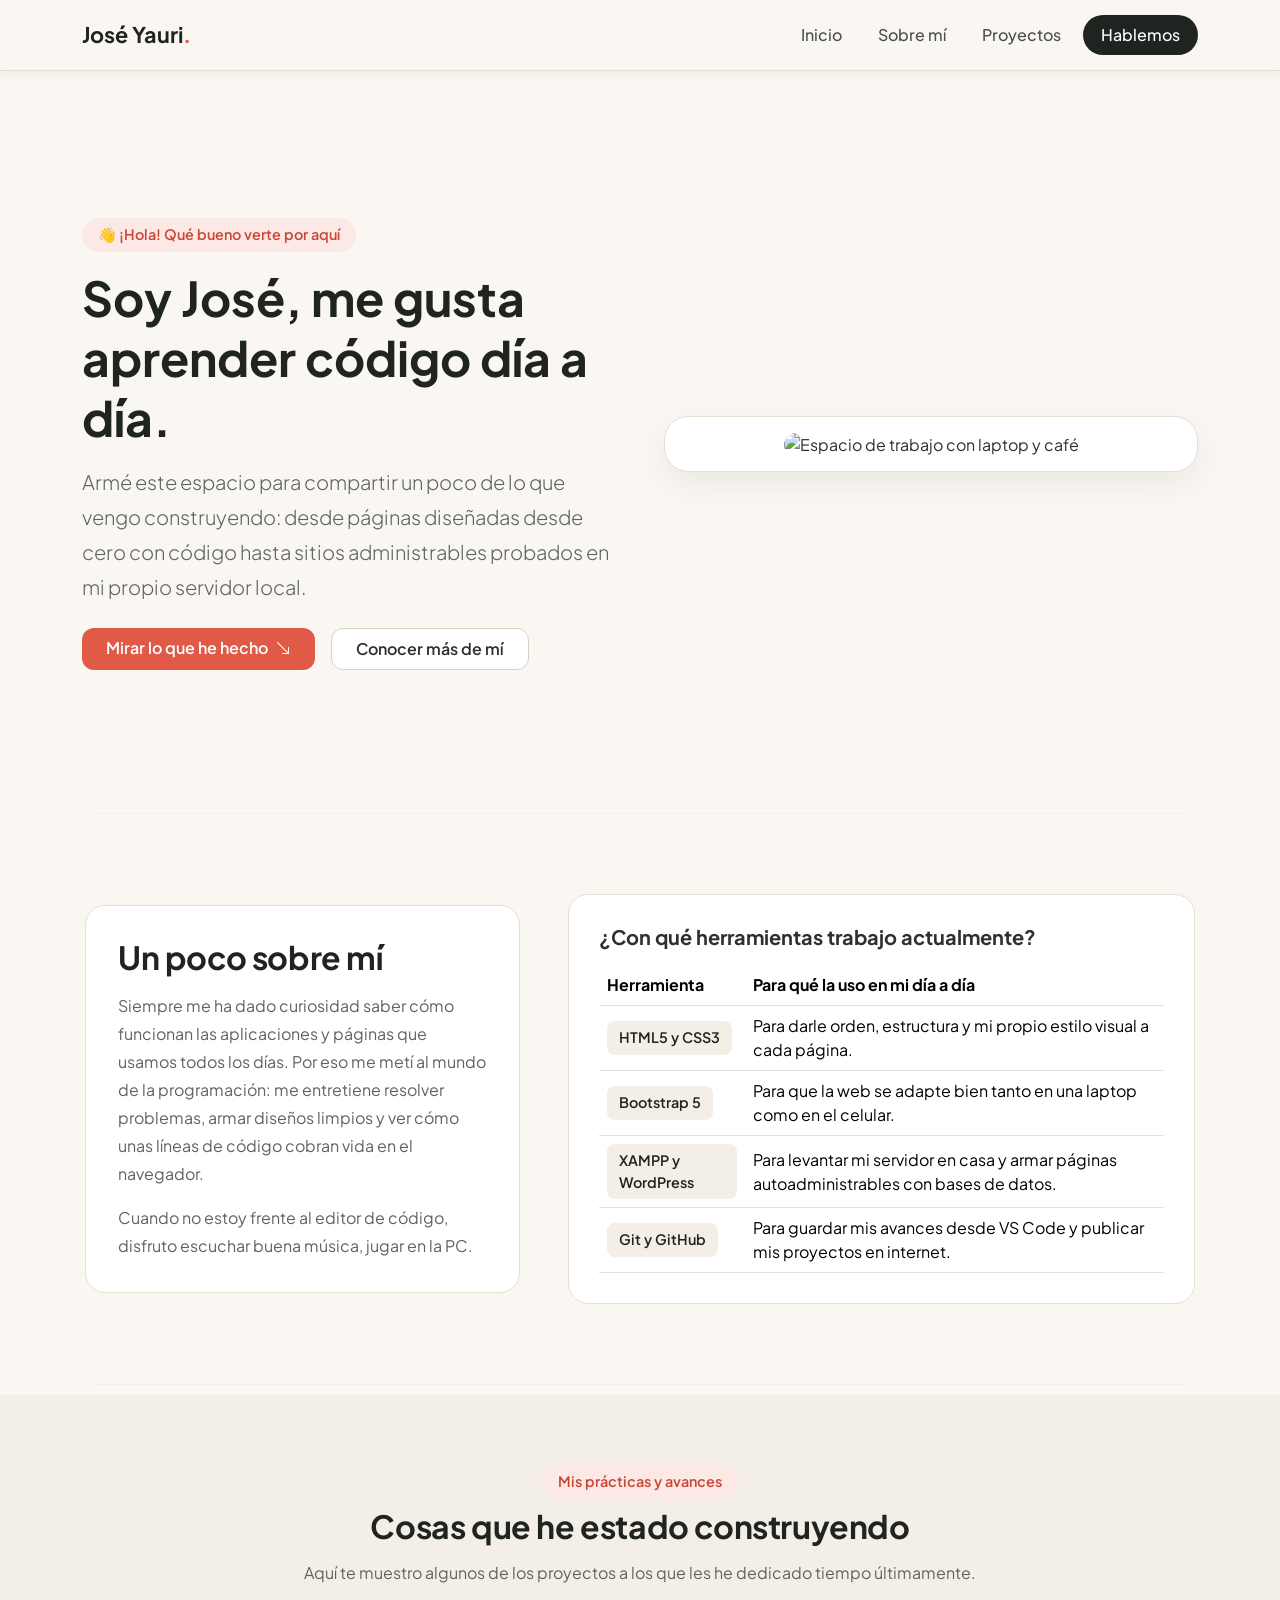
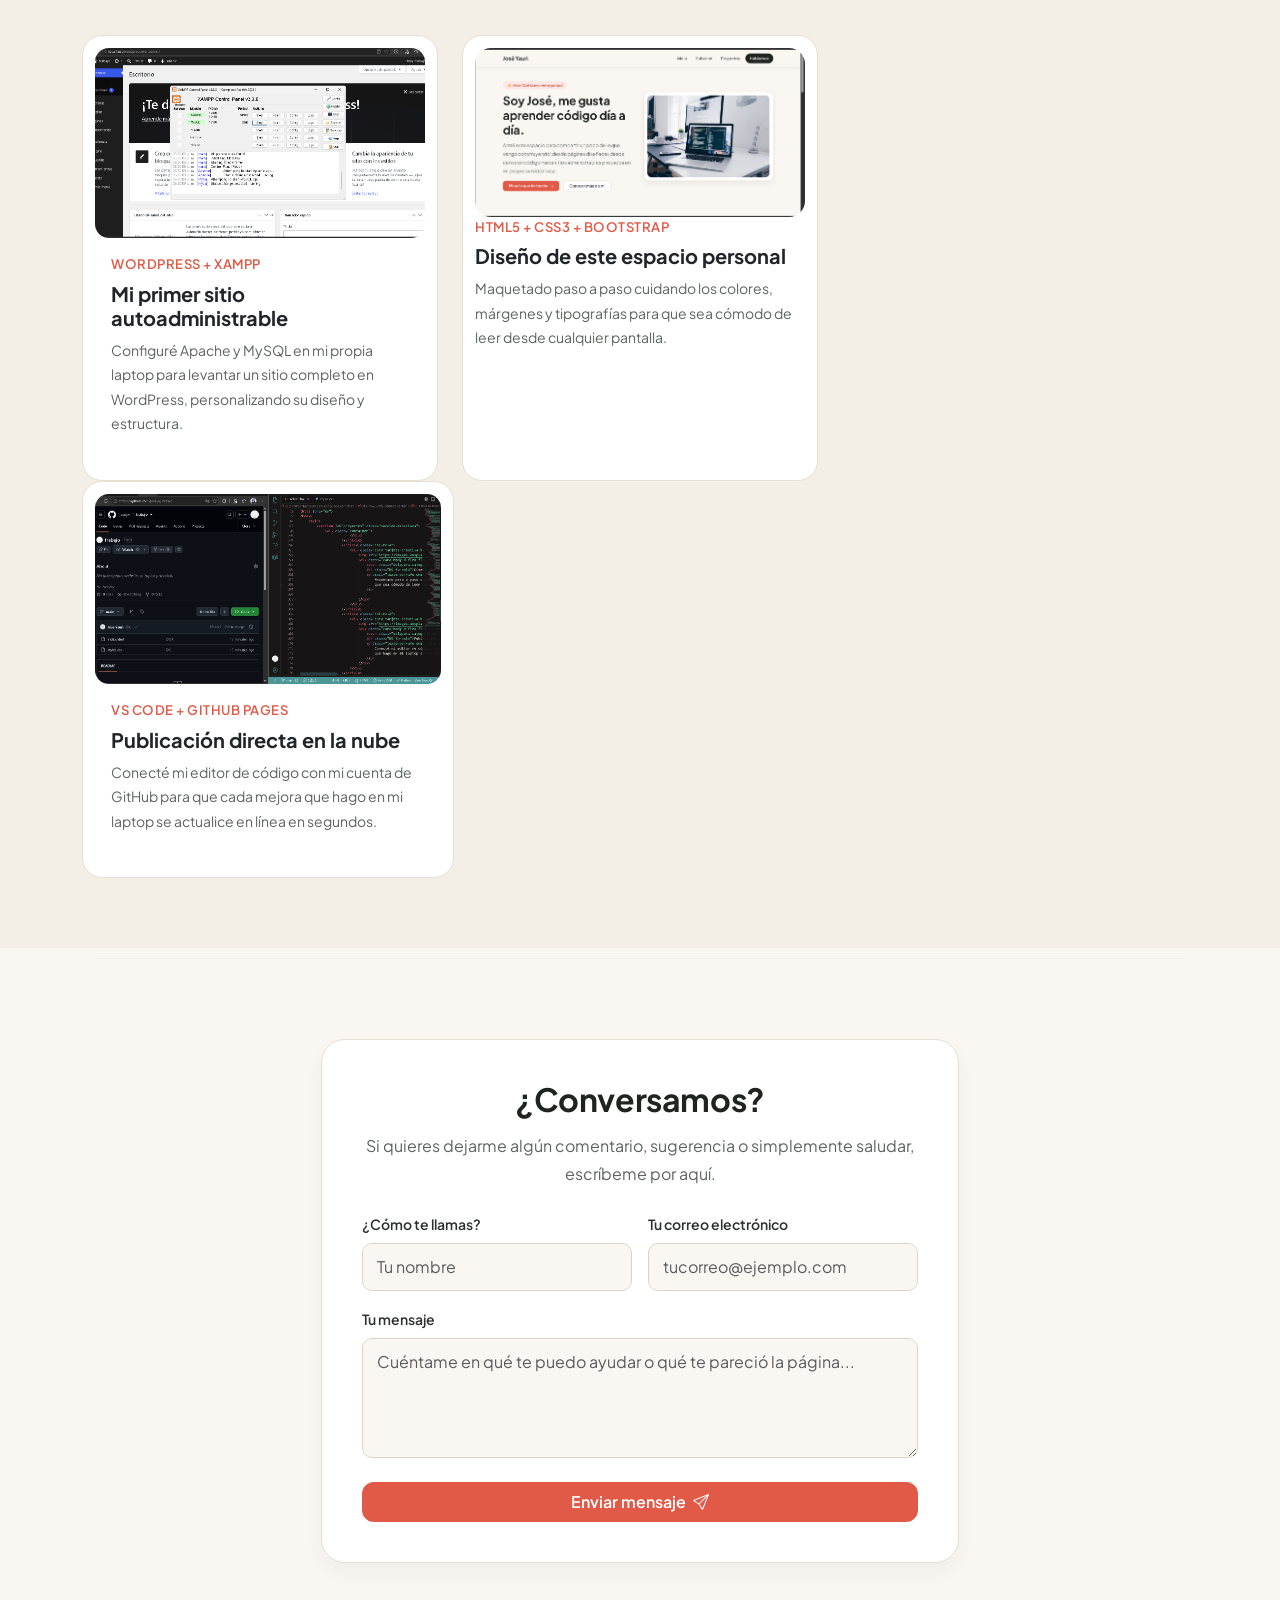
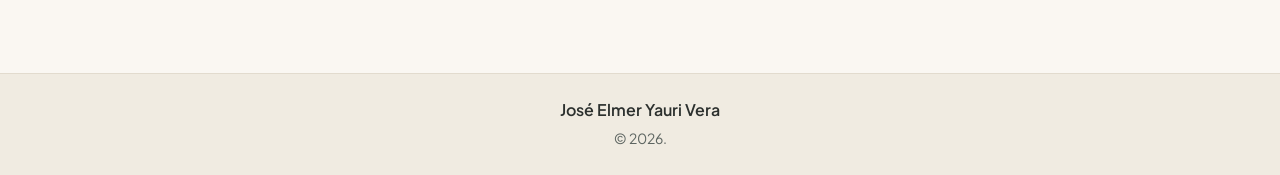
==== commit 1fc2bfbb: "ok" ====
--- a/index.html
+++ b/index.html
@@ -136,7 +136,7 @@
                 <div class="row g-4">
                     <article class="col-md-4">
                         <div class="card tarjeta-creativa h-100">
-                            <img src="https://images.unsplash.com/photo-1460925895917-afdab827c52f?auto=format&fit=crop&w=600&q=80" class="card-img-top foto-tarjeta" alt="Proyecto en WordPress">
+                            <img src="img/xampp por wordpres.png" class="card-img-top foto-tarjeta" alt="WordPress y XAMPP">
                             <div class="card-body d-flex flex-column">
                                 <span class="etiqueta-categoria mb-2">WordPress + XAMPP</span>
                                 <h3 class="h5 fw-bold">Mi primer sitio autoadministrable</h3>
@@ -149,8 +149,7 @@
                     </article>
                     <article class="col-md-4">
                         <div class="card tarjeta-creativa h-100">
-                            <img src="https://images.unsplash.com/photo-1517694712202-14dd9538aa97?auto=format&fit=crop&w=600&q=80" class="card-img-top foto-tarjeta" alt="Diseño web adaptable">
-                            <div class="card-body d-flex flex-column">
+                            <img src="img/pagina web y boostrap.png" alt="Mi página web" class="img-fluid foto-principal">
                                 <span class="etiqueta-categoria mb-2">HTML5 + CSS3 + Bootstrap</span>
                                 <h3 class="h5 fw-bold">Diseño de este espacio personal</h3>
                                 <p class="texto-parrafo small flex-grow-1">
@@ -163,7 +162,7 @@
                     </article>
                     <article class="col-md-4">
                         <div class="card tarjeta-creativa h-100">
-                            <img src="https://images.unsplash.com/photo-1555066931-4365d14bab8c?auto=format&fit=crop&w=600&q=80" class="card-img-top foto-tarjeta" alt="Publicación en GitHub">
+                            <img src="img/vscygithub.png" class="card-img-top foto-tarjeta" alt="VS Code y GitHub">
                             <div class="card-body d-flex flex-column">
                                 <span class="etiqueta-categoria mb-2">VS Code + GitHub Pages</span>
                                 <h3 class="h5 fw-bold">Publicación directa en la nube</h3>
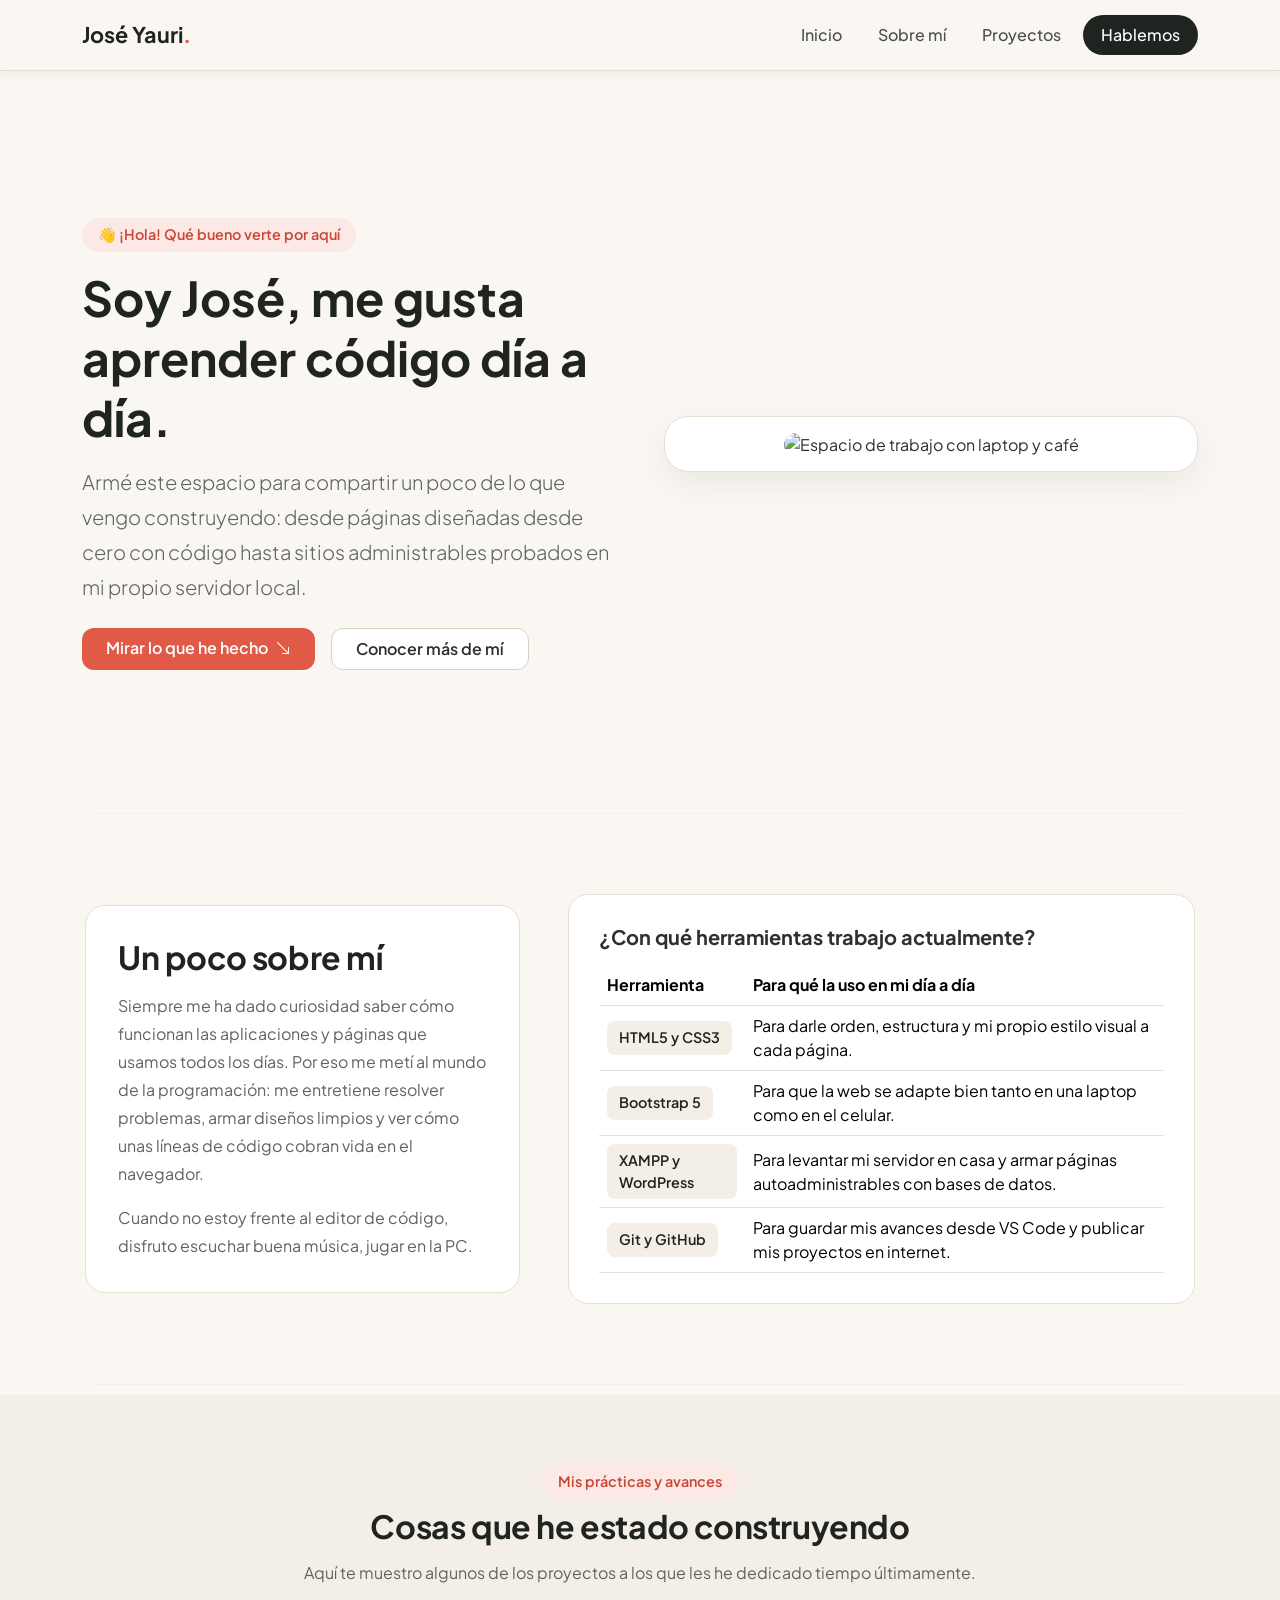
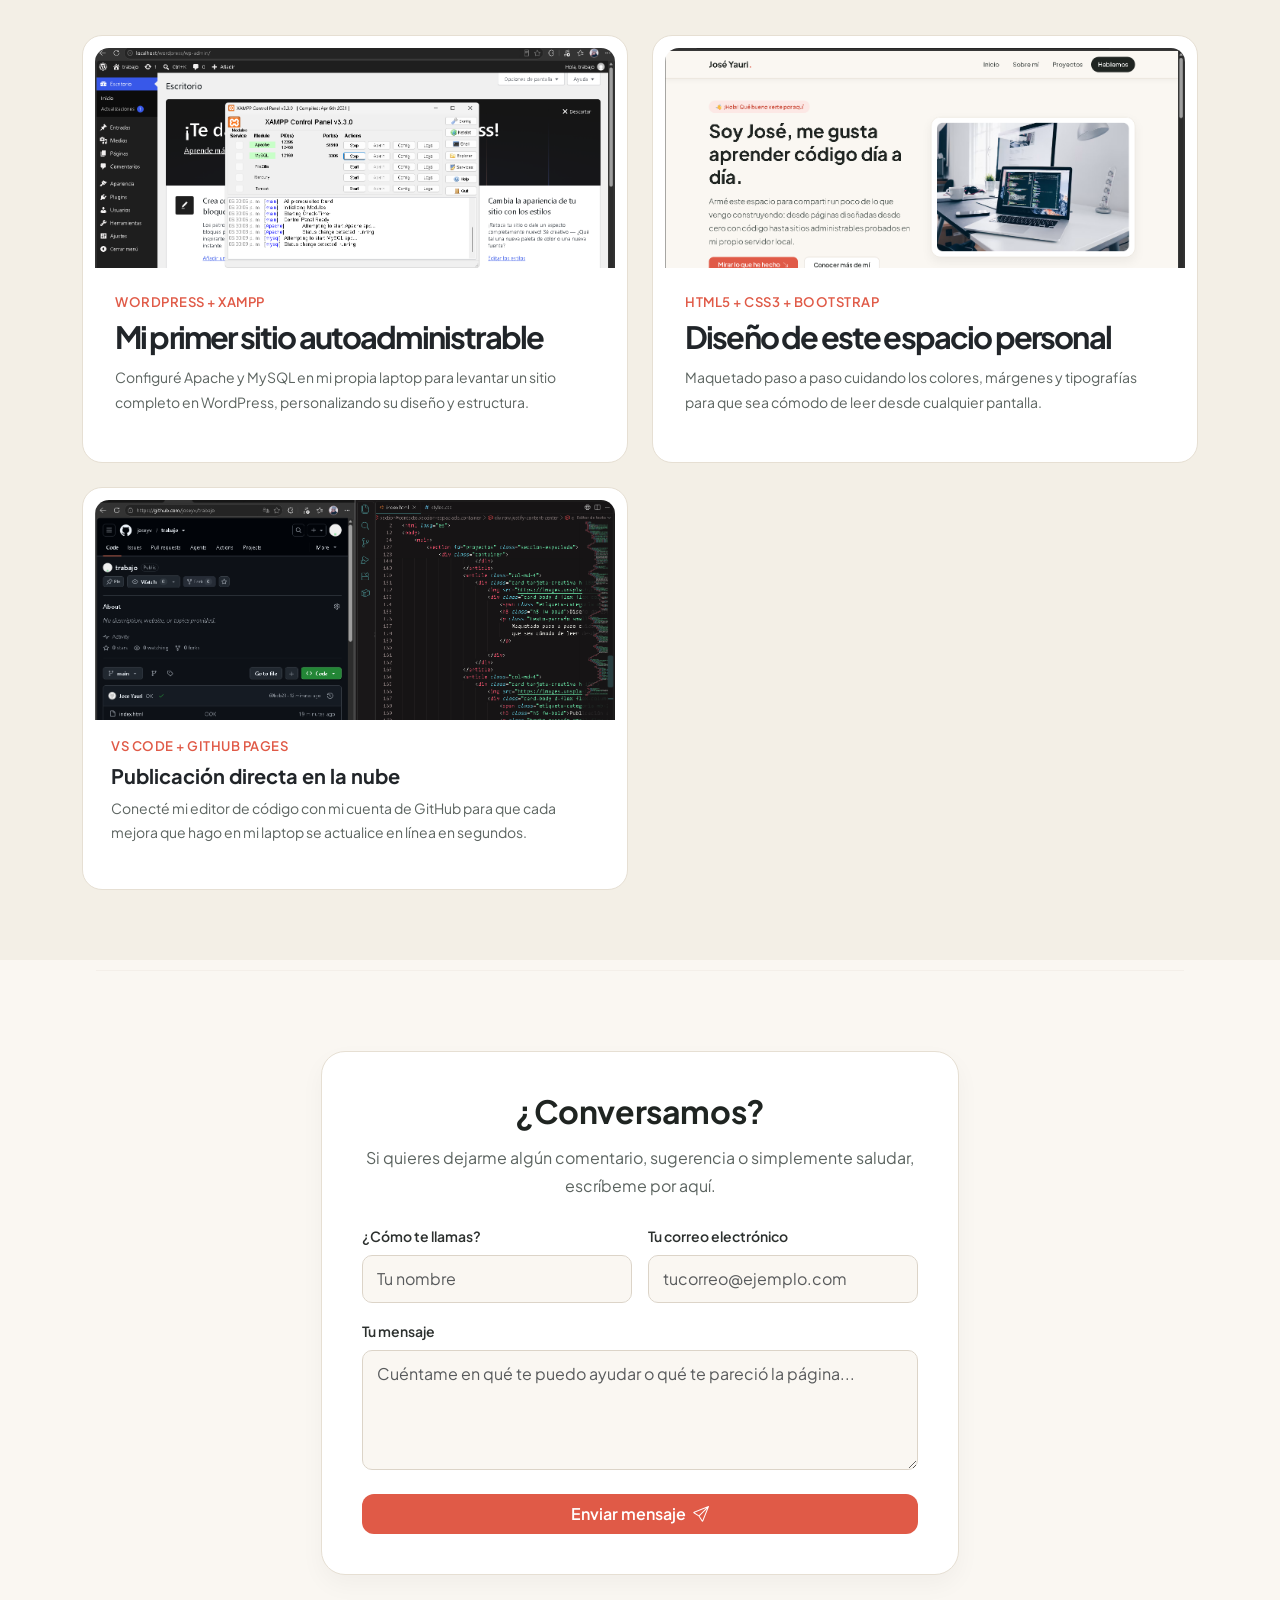
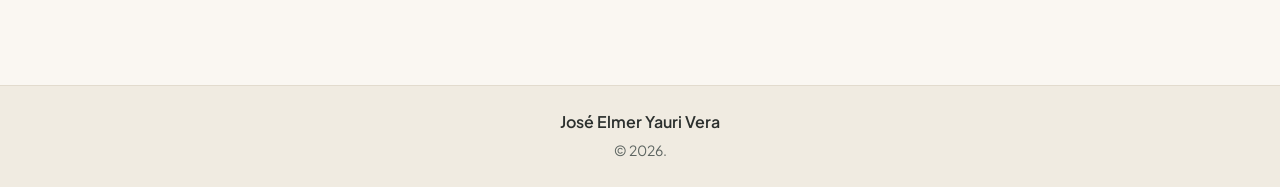
==== commit f1a6db82: "ok" ====
--- a/index.html
+++ b/index.html
@@ -133,13 +133,13 @@
                         dedicado tiempo últimamente.</p>
                 </div>
 
-                <div class="row g-4">
-                    <article class="col-md-4">
-                        <div class="card tarjeta-creativa h-100">
+                <div class="row g-4 proyectos-grid">
+                    <article class="col-lg-6">
+                        <div class="card tarjeta-creativa tarjeta-creativa--destacada h-100">
                             <img src="img/xampp por wordpres.png" class="card-img-top foto-tarjeta" alt="WordPress y XAMPP">
                             <div class="card-body d-flex flex-column">
                                 <span class="etiqueta-categoria mb-2">WordPress + XAMPP</span>
-                                <h3 class="h5 fw-bold">Mi primer sitio autoadministrable</h3>
+                                <h3 class="fw-bold">Mi primer sitio autoadministrable</h3>
                                 <p class="texto-parrafo small flex-grow-1">
                                     Configuré Apache y MySQL en mi propia laptop para levantar un
                                     sitio completo en WordPress, personalizando su diseño y estructura.
@@ -147,20 +147,20 @@
                             </div>
                         </div>
                     </article>
-                    <article class="col-md-4">
-                        <div class="card tarjeta-creativa h-100">
-                            <img src="img/pagina web y boostrap.png" alt="Mi página web" class="img-fluid foto-principal">
+                    <article class="col-lg-6">
+                        <div class="card tarjeta-creativa tarjeta-creativa--destacada h-100">
+                            <img src="img/pagina web y boostrap.png" class="card-img-top foto-tarjeta" alt="Mi página web">
+                            <div class="card-body d-flex flex-column">
                                 <span class="etiqueta-categoria mb-2">HTML5 + CSS3 + Bootstrap</span>
-                                <h3 class="h5 fw-bold">Diseño de este espacio personal</h3>
+                                <h3 class="fw-bold">Diseño de este espacio personal</h3>
                                 <p class="texto-parrafo small flex-grow-1">
                                     Maquetado paso a paso cuidando los colores, márgenes y tipografías para 
                                     que sea cómodo de leer desde cualquier pantalla.
                                 </p>
-
                             </div>
                         </div>
                     </article>
-                    <article class="col-md-4">
+                    <article class="col-lg-6">
                         <div class="card tarjeta-creativa h-100">
                             <img src="img/vscygithub.png" class="card-img-top foto-tarjeta" alt="VS Code y GitHub">
                             <div class="card-body d-flex flex-column">
--- a/styles.css
+++ b/styles.css
@@ -169,6 +169,7 @@
     border-radius: 20px;
     padding: 12px;
     transition: transform 0.25s ease, box-shadow 0.25s ease;
+    overflow: hidden;
 }
 
 .tarjeta-creativa:hover {
@@ -176,10 +177,27 @@
     box-shadow: 0 14px 28px rgba(0, 0, 0, 0.07);
 }
 
+.proyectos-grid {
+    align-items: stretch;
+}
+
+.tarjeta-creativa--destacada .card-body {
+    padding: 1.5rem 1.25rem 1.25rem;
+}
+
+.tarjeta-creativa--destacada h3 {
+    font-size: clamp(1.9rem, 2.4vw, 2.9rem);
+    line-height: 1.08;
+    letter-spacing: -0.06em;
+    margin-bottom: 0.75rem;
+}
+
 .foto-tarjeta {
-    height: 190px;
-    object-fit: cover;
-    border-radius: 14px;
+    width: 100% !important;
+    height: 220px !important;
+    object-fit: cover !important;
+    object-position: top center !important;
+    border-radius: 14px 14px 0 0;
 }
 
 .etiqueta-categoria {
@@ -188,6 +206,16 @@
     font-size: 0.82rem;
     text-transform: uppercase;
     letter-spacing: 0.5px;
+}
+
+@media (max-width: 991.98px) {
+    .proyectos-grid .col-lg-6 {
+        width: 100%;
+    }
+
+    .tarjeta-creativa--destacada h3 {
+        font-size: clamp(1.7rem, 6vw, 2.5rem);
+    }
 }
 
 .caja-charla {
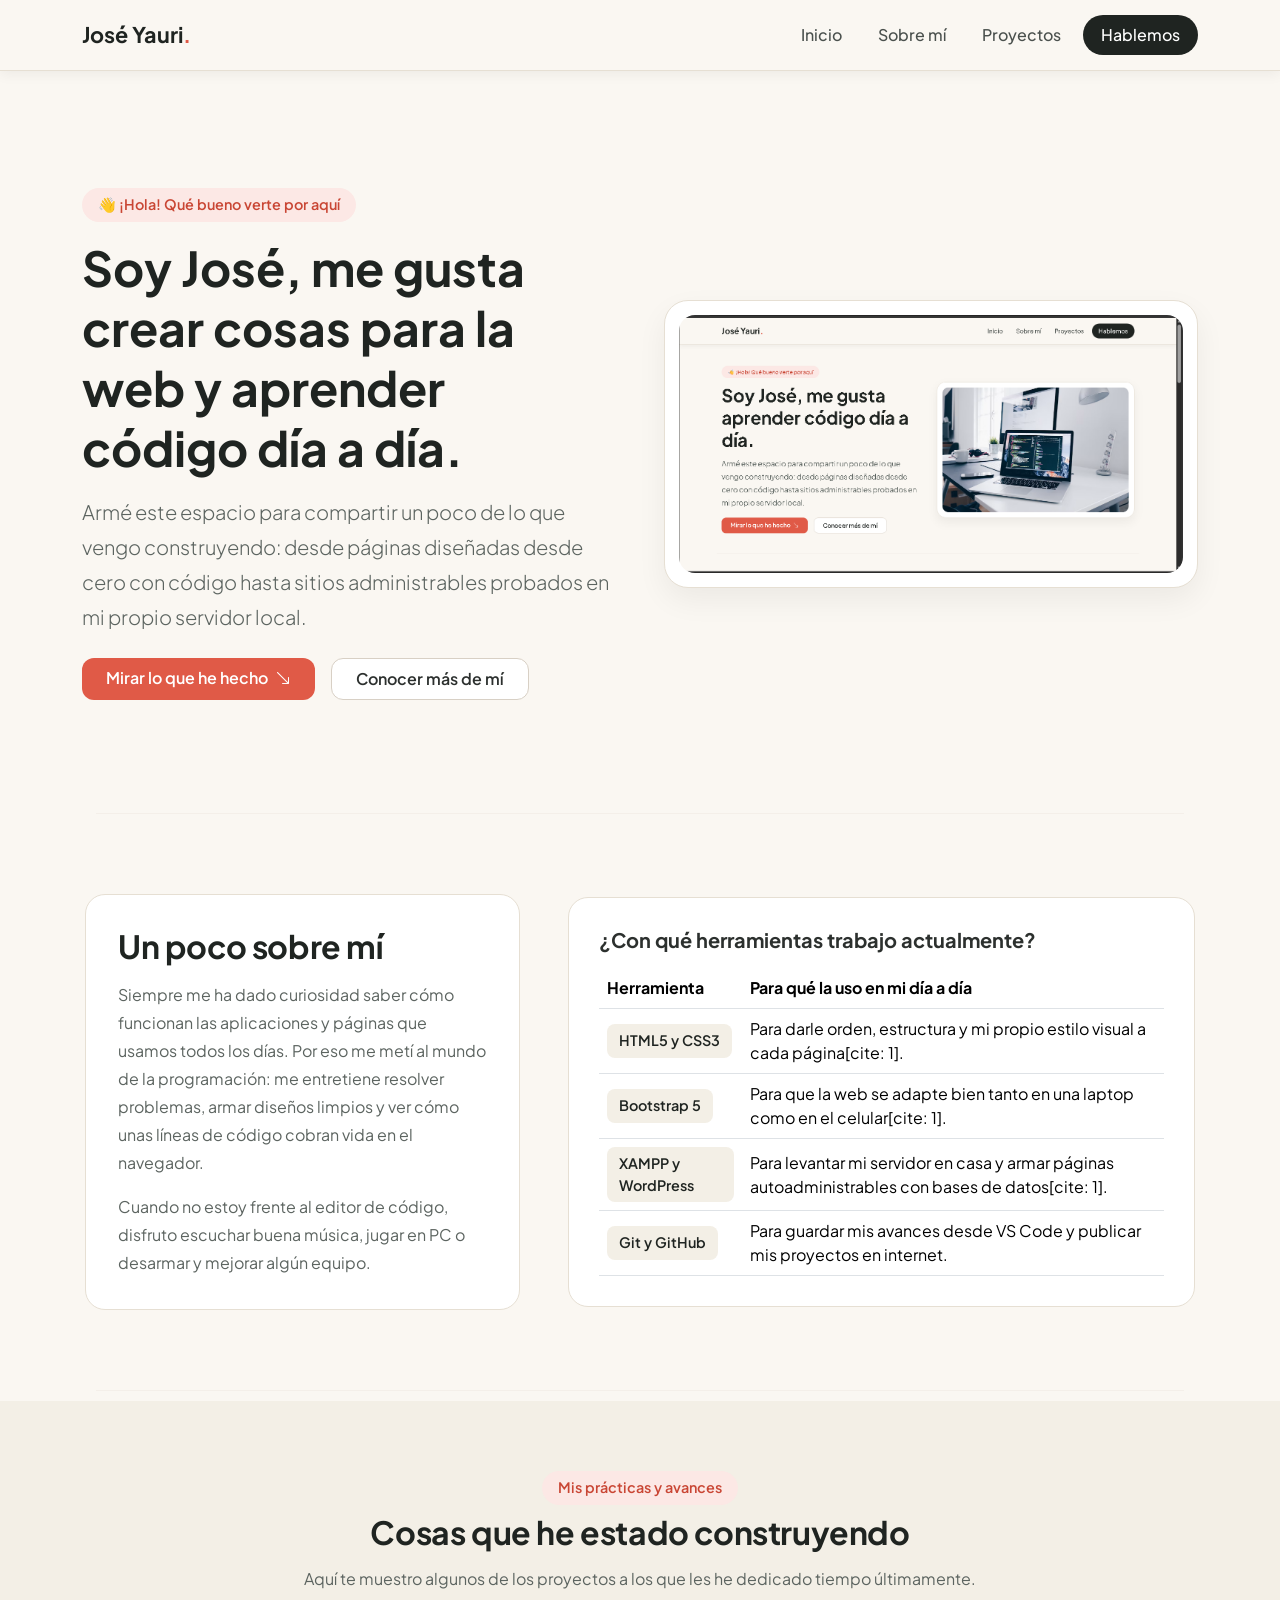
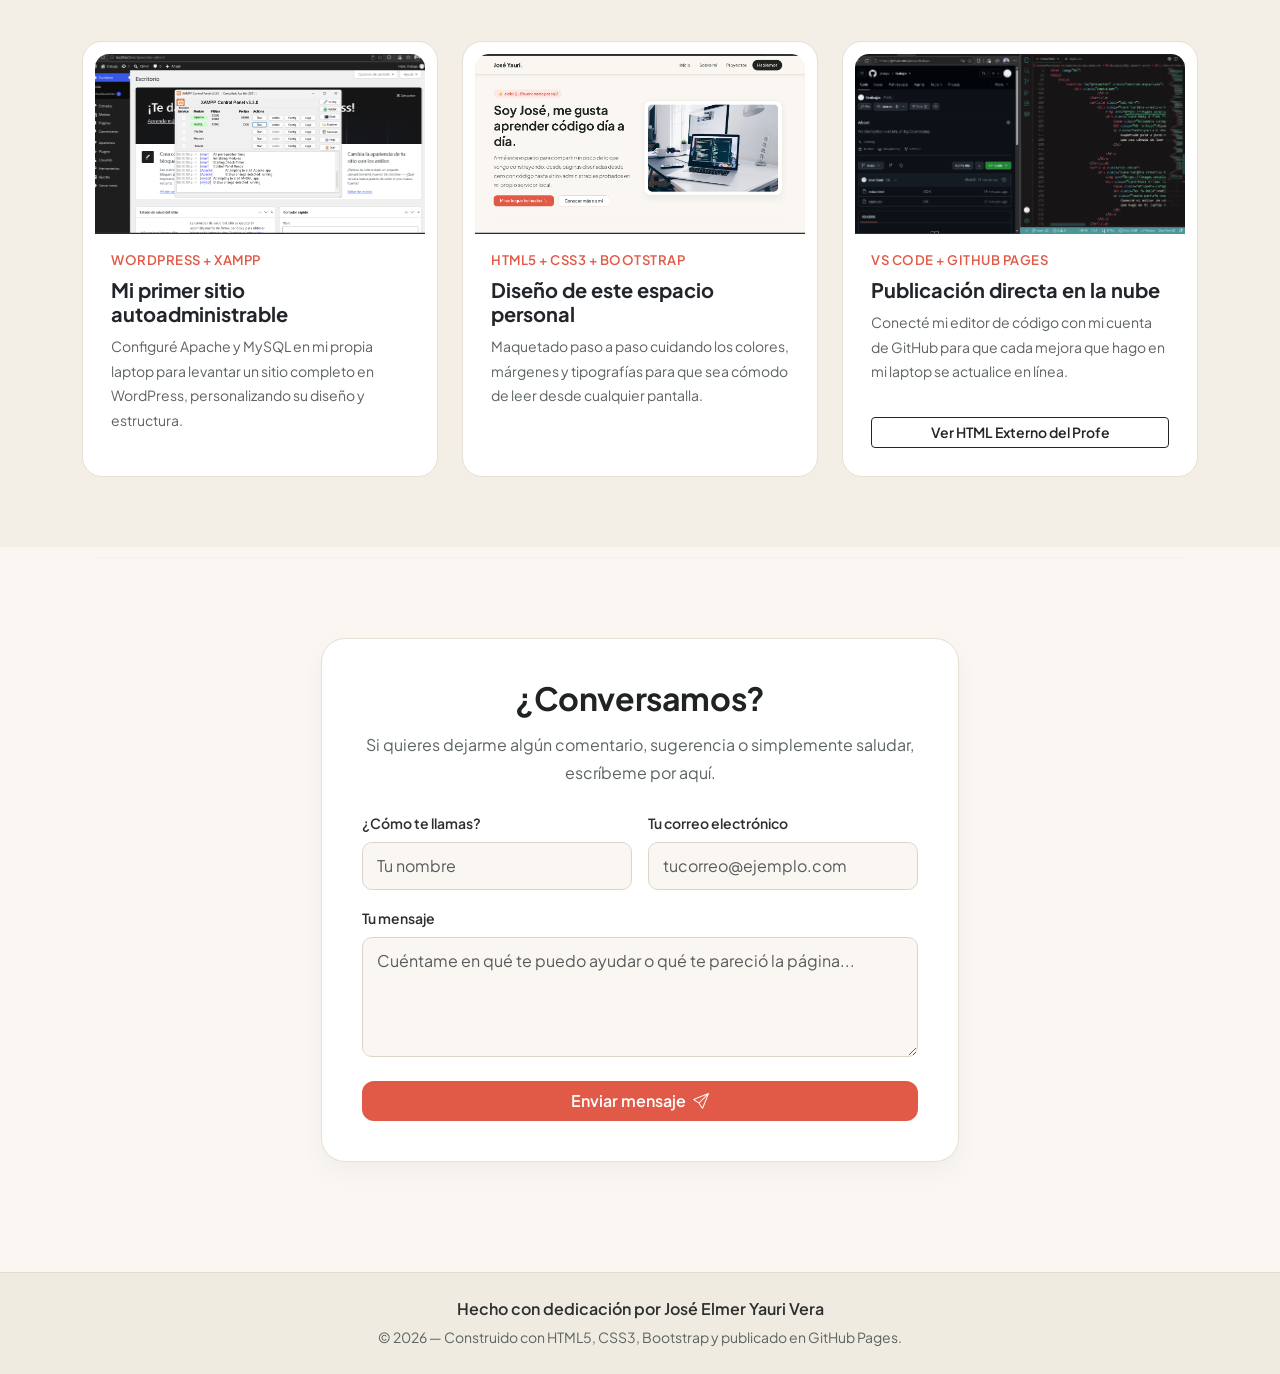
==== commit ae3dd80b: "ok" ====
--- a/index.html
+++ b/index.html
@@ -3,13 +3,19 @@
 <head>
     <meta charset="UTF-8">
     <meta name="viewport" content="width=device-width, initial-scale=1.0">
-    <title>Mi espacio web</title>
+    <title>José Yauri | Mi espacio web</title>
+    <!-- Google Fonts: Plus Jakarta Sans -->
     <link href="https://fonts.googleapis.com/css2?family=Plus+Jakarta+Sans:wght@400;500;600;700&display=swap" rel="stylesheet">
+    <!-- Bootstrap 5 CSS -->
     <link href="https://cdn.jsdelivr.net/npm/bootstrap@5.3.2/dist/css/bootstrap.min.css" rel="stylesheet">
+    <!-- Bootstrap Icons -->
     <link rel="stylesheet" href="https://cdn.jsdelivr.net/npm/bootstrap-icons@1.11.1/font/bootstrap-icons.css">
+    <!-- Tu hoja de estilos personalizada -->
     <link rel="stylesheet" href="styles.css">
 </head>
 <body>
+
+    <!-- ENCABEZADO Y MENÚ -->
     <header id="encabezado-principal">
         <nav class="navbar navbar-expand-lg barra-navegacion fixed-top">
             <div class="container">
@@ -32,6 +38,7 @@
     </header>
 
     <main>
+        <!-- SECCIÓN 1: INICIO -->
         <section id="inicio" class="d-flex align-items-center">
             <div class="container">
                 <div class="row align-items-center g-5">
@@ -40,12 +47,10 @@
                             👋 ¡Hola! Qué bueno verte por aquí
                         </span>
                         <h1 class="display-5 fw-bold titulo-principal mb-3">
-                            Soy José, me gusta aprender código día a día.
+                            Soy José, me gusta crear cosas para la web y aprender código día a día.
                         </h1>
                         <p class="lead texto-parrafo mb-4">
-                            Armé este espacio para compartir un poco de lo que vengo construyendo: 
-                            desde páginas diseñadas desde cero con código hasta sitios administrables 
-                            probados en mi propio servidor local.
+                            Armé este espacio para compartir un poco de lo que vengo construyendo: desde páginas diseñadas desde cero con código hasta sitios administrables probados en mi propio servidor local.
                         </p>
                         <div class="d-flex flex-wrap gap-3">
                             <a href="#proyectos" class="btn boton-principal px-4 py-2">
@@ -58,7 +63,7 @@
                     </div>
                     <div class="col-lg-6 text-center">
                         <div class="marco-foto">
-                            <img src="https://images.unsplash.com/photo-1498050108023-c5249f4df085?auto=format&fit=crop&w=800&q=80" alt="Espacio de trabajo con laptop y café" class="img-fluid foto-principal">
+                            <img src="img/pagina web y boostrap.png" alt="Espacio de trabajo" class="img-fluid foto-principal">
                         </div>
                     </div>
                 </div>
@@ -66,20 +71,18 @@
         </section>
 
         <hr class="separador-suave">
+
+        <!-- SECCIÓN 2: SOBRE MÍ -->
         <section id="sobre-mi" class="seccion-espaciada container">
             <div class="row align-items-center g-5">
                 <div class="col-lg-5">
                     <div class="tarjeta-historia">
                         <h2 class="fw-bold mb-3">Un poco sobre mí</h2>
                         <p class="texto-parrafo">
-                            Siempre me ha dado curiosidad saber cómo funcionan las aplicaciones y 
-                            páginas que usamos todos los días. Por eso me metí al mundo de la programación: 
-                            me entretiene resolver problemas, armar diseños limpios y ver cómo unas líneas 
-                            de código cobran vida en el navegador.
+                            Siempre me ha dado curiosidad saber cómo funcionan las aplicaciones y páginas que usamos todos los días. Por eso me metí al mundo de la programación: me entretiene resolver problemas, armar diseños limpios y ver cómo unas líneas de código cobran vida en el navegador.
                         </p>
                         <p class="texto-parrafo mb-0">
-                            Cuando no estoy frente al editor de código, disfruto escuchar buena música,
-                             jugar en la PC.
+                            Cuando no estoy frente al editor de código, disfruto escuchar buena música, jugar en PC o desarmar y mejorar algún equipo.
                         </p>
                     </div>
                 </div>
@@ -97,23 +100,19 @@
                                 <tbody>
                                     <tr>
                                         <td><span class="insignia-herramienta">HTML5 y CSS3</span></td>
-                                        <td>Para darle orden, estructura y mi propio estilo visual a cada 
-                                            página.</td>
+                                        <td>Para darle orden, estructura y mi propio estilo visual a cada página[cite: 1].</td>
                                     </tr>
                                     <tr>
                                         <td><span class="insignia-herramienta">Bootstrap 5</span></td>
-                                        <td>Para que la web se adapte bien tanto en una laptop como en el 
-                                            celular.</td>
+                                        <td>Para que la web se adapte bien tanto en una laptop como en el celular[cite: 1].</td>
                                     </tr>
                                     <tr>
                                         <td><span class="insignia-herramienta">XAMPP y WordPress</span></td>
-                                        <td>Para levantar mi servidor en casa y armar páginas autoadministrables
-                                             con bases de datos.</td>
+                                        <td>Para levantar mi servidor en casa y armar páginas autoadministrables con bases de datos[cite: 1].</td>
                                     </tr>
                                     <tr>
                                         <td><span class="insignia-herramienta">Git y GitHub</span></td>
-                                        <td>Para guardar mis avances desde VS Code y publicar mis proyectos
-                                             en internet.</td>
+                                        <td>Para guardar mis avances desde VS Code y publicar mis proyectos en internet.</td>
                                     </tr>
                                 </tbody>
                             </table>
@@ -124,52 +123,57 @@
         </section>
 
         <hr class="separador-suave">
+
+        <!-- SECCIÓN 3: PROYECTOS -->
         <section id="proyectos" class="seccion-espaciada">
             <div class="container">
                 <div class="text-center mb-5">
                     <span class="etiqueta-saludo mb-2 d-inline-block">Mis prácticas y avances</span>
                     <h2 class="fw-bold">Cosas que he estado construyendo</h2>
-                    <p class="texto-parrafo">Aquí te muestro algunos de los proyectos a los que les he 
-                        dedicado tiempo últimamente.</p>
-                </div>
-
-                <div class="row g-4 proyectos-grid">
-                    <article class="col-lg-6">
-                        <div class="card tarjeta-creativa tarjeta-creativa--destacada h-100">
+                    <p class="texto-parrafo">Aquí te muestro algunos de los proyectos a los que les he dedicado tiempo últimamente.</p>
+                </div>
+
+                <div class="row g-4">
+                    <!-- Proyecto 1 -->
+                    <article class="col-md-4">
+                        <div class="card tarjeta-creativa h-100">
                             <img src="img/xampp por wordpres.png" class="card-img-top foto-tarjeta" alt="WordPress y XAMPP">
                             <div class="card-body d-flex flex-column">
                                 <span class="etiqueta-categoria mb-2">WordPress + XAMPP</span>
-                                <h3 class="fw-bold">Mi primer sitio autoadministrable</h3>
+                                <h3 class="h5 fw-bold">Mi primer sitio autoadministrable</h3>
                                 <p class="texto-parrafo small flex-grow-1">
-                                    Configuré Apache y MySQL en mi propia laptop para levantar un
-                                    sitio completo en WordPress, personalizando su diseño y estructura.
+                                    Configuré Apache y MySQL en mi propia laptop para levantar un sitio completo en WordPress, personalizando su diseño y estructura.
                                 </p>
                             </div>
                         </div>
                     </article>
-                    <article class="col-lg-6">
-                        <div class="card tarjeta-creativa tarjeta-creativa--destacada h-100">
-                            <img src="img/pagina web y boostrap.png" class="card-img-top foto-tarjeta" alt="Mi página web">
+
+                    <!-- Proyecto 2 -->
+                    <article class="col-md-4">
+                        <div class="card tarjeta-creativa h-100">
+                            <img src="img/pagina web y boostrap.png" class="card-img-top foto-tarjeta" alt="Diseño web adaptable">
                             <div class="card-body d-flex flex-column">
                                 <span class="etiqueta-categoria mb-2">HTML5 + CSS3 + Bootstrap</span>
-                                <h3 class="fw-bold">Diseño de este espacio personal</h3>
+                                <h3 class="h5 fw-bold">Diseño de este espacio personal</h3>
                                 <p class="texto-parrafo small flex-grow-1">
-                                    Maquetado paso a paso cuidando los colores, márgenes y tipografías para 
-                                    que sea cómodo de leer desde cualquier pantalla.
+                                    Maquetado paso a paso cuidando los colores, márgenes y tipografías para que sea cómodo de leer desde cualquier pantalla.
                                 </p>
                             </div>
                         </div>
                     </article>
-                    <article class="col-lg-6">
+
+                    <!-- Proyecto 3 -->
+                    <article class="col-md-4">
                         <div class="card tarjeta-creativa h-100">
                             <img src="img/vscygithub.png" class="card-img-top foto-tarjeta" alt="VS Code y GitHub">
                             <div class="card-body d-flex flex-column">
                                 <span class="etiqueta-categoria mb-2">VS Code + GitHub Pages</span>
                                 <h3 class="h5 fw-bold">Publicación directa en la nube</h3>
                                 <p class="texto-parrafo small flex-grow-1">
-                                    Conecté mi editor de código con mi cuenta de GitHub para que cada mejora 
-                                    que hago en mi laptop se actualice en línea en segundos.
+                                    Conecté mi editor de código con mi cuenta de GitHub para que cada mejora que hago en mi laptop se actualice en línea.
                                 </p>
+                                <!-- Enlace al HTML externo requerido por el profesor -->
+                                <a href="externo.html" class="btn btn-outline-dark btn-sm mt-3 fw-semibold">Ver HTML Externo del Profe</a>
                             </div>
                         </div>
                     </article>
@@ -178,14 +182,15 @@
         </section>
 
         <hr class="separador-suave">
+
+        <!-- SECCIÓN 4: CONTACTO -->
         <section id="contacto" class="seccion-espaciada container">
             <div class="row justify-content-center">
                 <div class="col-lg-7">
                     <div class="caja-charla">
                         <div class="text-center mb-4">
                             <h2 class="fw-bold">¿Conversamos?</h2>
-                            <p class="texto-parrafo mb-0">Si quieres dejarme algún comentario, sugerencia
-                                 o simplemente saludar, escríbeme por aquí.</p>
+                            <p class="texto-parrafo mb-0">Si quieres dejarme algún comentario, sugerencia o simplemente saludar, escríbeme por aquí.</p>
                         </div>
                         <form>
                             <div class="row g-3">
@@ -214,14 +219,15 @@
         </section>
     </main>
 
-
+    <!-- PIE DE PÁGINA -->
     <footer class="text-center py-4">
         <div class="container">
-            <p class="mb-1 fw-semibold">José Elmer Yauri Vera</p>
-            <p class="small texto-parrafo mb-0">&copy; 2026.</p>
+            <p class="mb-1 fw-semibold">Hecho con dedicación por José Elmer Yauri Vera</p>
+            <p class="small texto-parrafo mb-0">&copy; 2026 — Construido con HTML5, CSS3, Bootstrap y publicado en GitHub Pages.</p>
         </div>
     </footer>
 
+    <!-- Bootstrap 5 JS -->
     <script src="https://cdn.jsdelivr.net/npm/bootstrap@5.3.2/dist/js/bootstrap.bundle.min.js"></script>
 </body>
 </html>
--- a/styles.css
+++ b/styles.css
@@ -1,3 +1,4 @@
+
 body {
     font-family: 'Plus Jakarta Sans', sans-serif;
     background-color: #faf7f2;
@@ -37,7 +38,7 @@
     backdrop-filter: blur(8px);
     padding: 14px 0;
     border-bottom: 1px solid #e6dfd3;
-    box-shadow: 0 4px 12px rgba(0, 0, 0, 0.05); 
+    box-shadow: 0 4px 12px rgba(0, 0, 0, 0.05);
 }
 
 .marca-personal {
@@ -169,7 +170,6 @@
     border-radius: 20px;
     padding: 12px;
     transition: transform 0.25s ease, box-shadow 0.25s ease;
-    overflow: hidden;
 }
 
 .tarjeta-creativa:hover {
@@ -177,24 +177,10 @@
     box-shadow: 0 14px 28px rgba(0, 0, 0, 0.07);
 }
 
-.proyectos-grid {
-    align-items: stretch;
-}
-
-.tarjeta-creativa--destacada .card-body {
-    padding: 1.5rem 1.25rem 1.25rem;
-}
-
-.tarjeta-creativa--destacada h3 {
-    font-size: clamp(1.9rem, 2.4vw, 2.9rem);
-    line-height: 1.08;
-    letter-spacing: -0.06em;
-    margin-bottom: 0.75rem;
-}
-
+/* Ajuste uniforme y parejo para todas las imágenes de las tarjetas */
 .foto-tarjeta {
     width: 100% !important;
-    height: 220px !important;
+    height: 180px !important;
     object-fit: cover !important;
     object-position: top center !important;
     border-radius: 14px 14px 0 0;
@@ -206,16 +192,6 @@
     font-size: 0.82rem;
     text-transform: uppercase;
     letter-spacing: 0.5px;
-}
-
-@media (max-width: 991.98px) {
-    .proyectos-grid .col-lg-6 {
-        width: 100%;
-    }
-
-    .tarjeta-creativa--destacada h3 {
-        font-size: clamp(1.7rem, 6vw, 2.5rem);
-    }
 }
 
 .caja-charla {
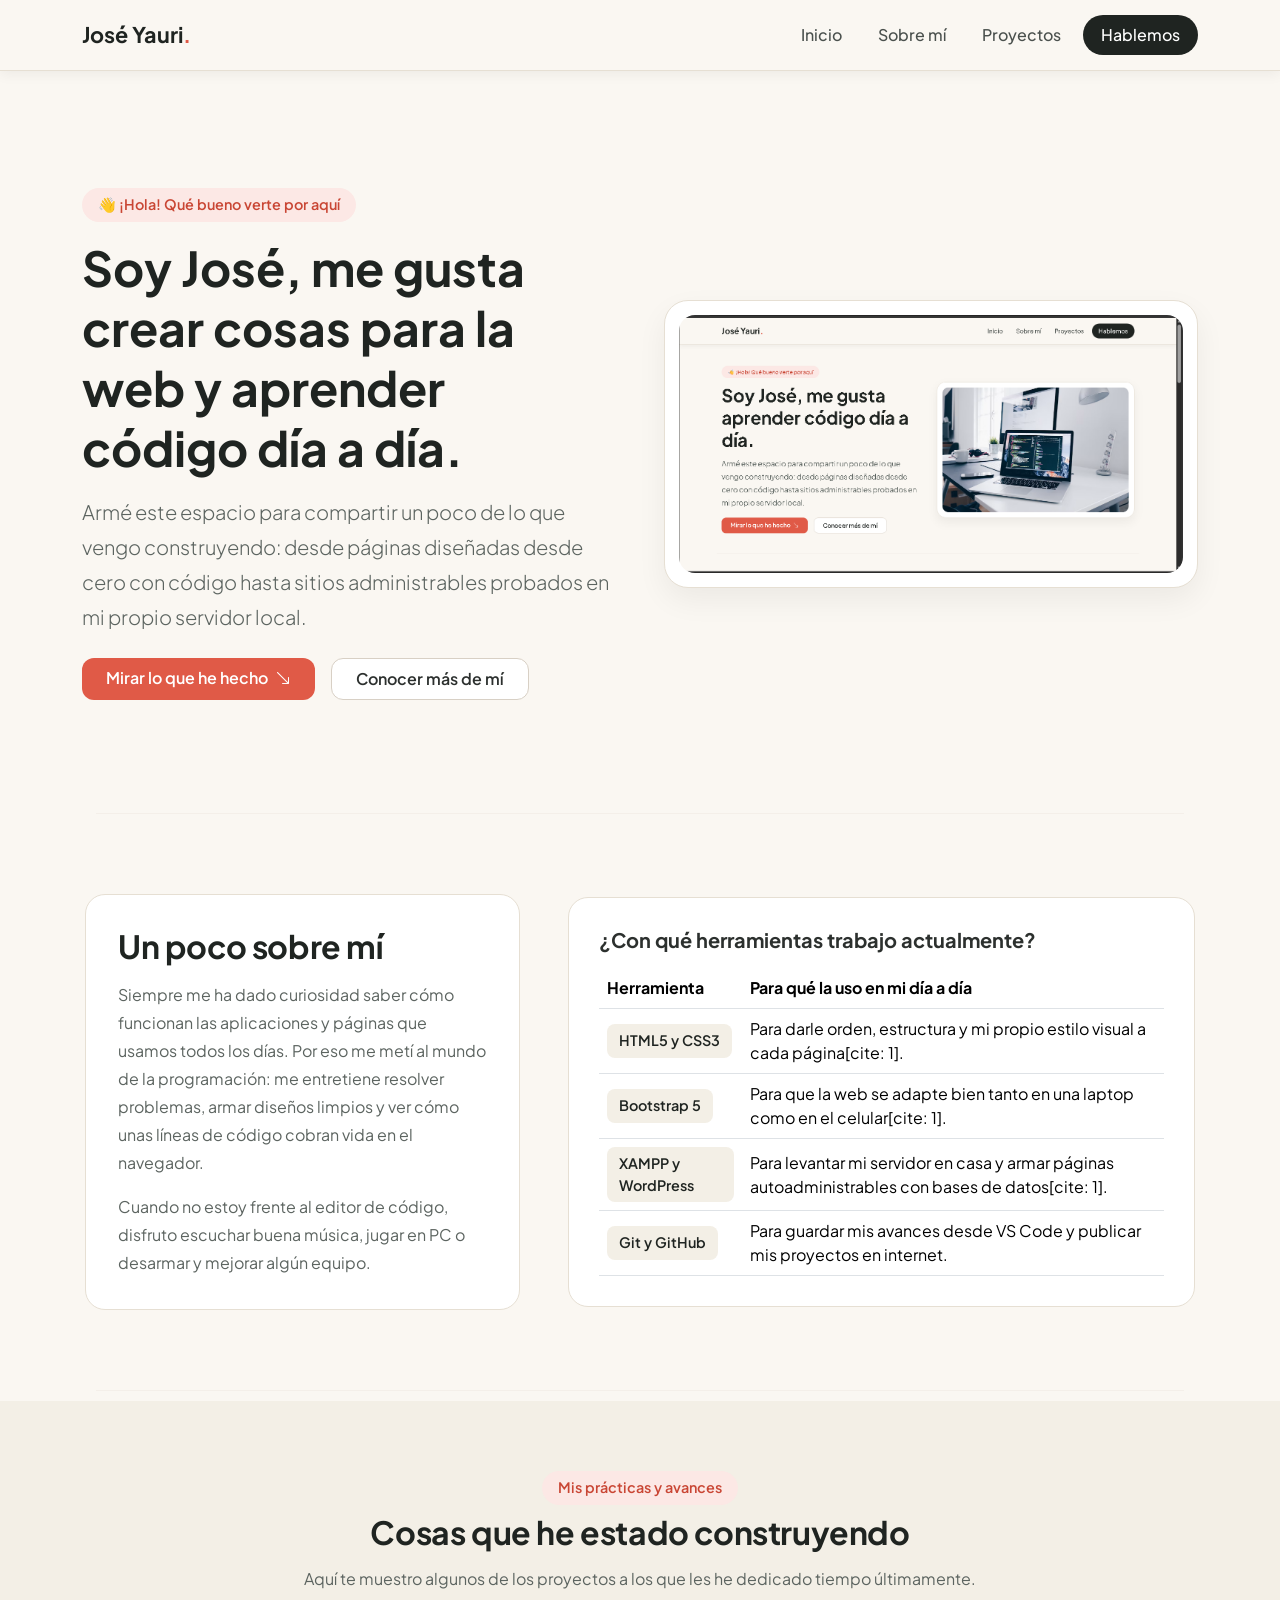
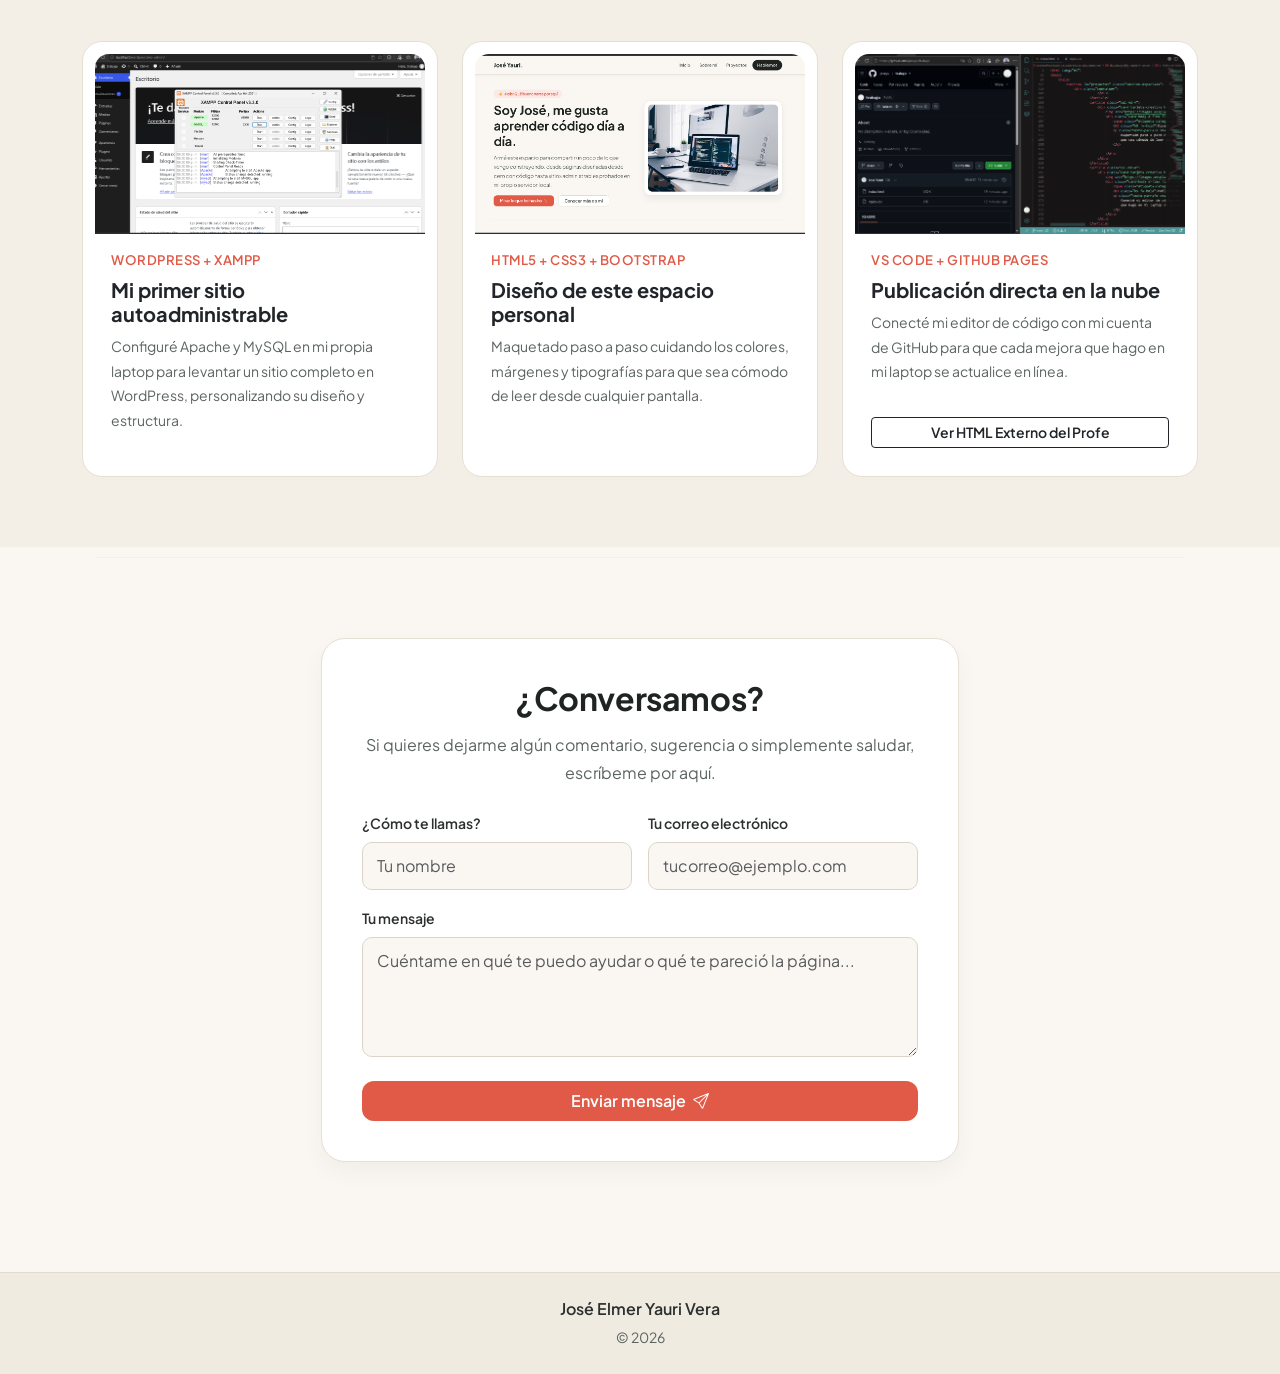
==== commit e8b13caa: "ok" ====
--- a/index.html
+++ b/index.html
@@ -3,19 +3,15 @@
 <head>
     <meta charset="UTF-8">
     <meta name="viewport" content="width=device-width, initial-scale=1.0">
-    <title>José Yauri | Mi espacio web</title>
-    <!-- Google Fonts: Plus Jakarta Sans -->
+    <title>Mi espacio web</title>
     <link href="https://fonts.googleapis.com/css2?family=Plus+Jakarta+Sans:wght@400;500;600;700&display=swap" rel="stylesheet">
-    <!-- Bootstrap 5 CSS -->
     <link href="https://cdn.jsdelivr.net/npm/bootstrap@5.3.2/dist/css/bootstrap.min.css" rel="stylesheet">
-    <!-- Bootstrap Icons -->
     <link rel="stylesheet" href="https://cdn.jsdelivr.net/npm/bootstrap-icons@1.11.1/font/bootstrap-icons.css">
-    <!-- Tu hoja de estilos personalizada -->
     <link rel="stylesheet" href="styles.css">
 </head>
 <body>
 
-    <!-- ENCABEZADO Y MENÚ -->
+   
     <header id="encabezado-principal">
         <nav class="navbar navbar-expand-lg barra-navegacion fixed-top">
             <div class="container">
@@ -38,7 +34,7 @@
     </header>
 
     <main>
-        <!-- SECCIÓN 1: INICIO -->
+       
         <section id="inicio" class="d-flex align-items-center">
             <div class="container">
                 <div class="row align-items-center g-5">
@@ -72,7 +68,6 @@
 
         <hr class="separador-suave">
 
-        <!-- SECCIÓN 2: SOBRE MÍ -->
         <section id="sobre-mi" class="seccion-espaciada container">
             <div class="row align-items-center g-5">
                 <div class="col-lg-5">
@@ -124,7 +119,6 @@
 
         <hr class="separador-suave">
 
-        <!-- SECCIÓN 3: PROYECTOS -->
         <section id="proyectos" class="seccion-espaciada">
             <div class="container">
                 <div class="text-center mb-5">
@@ -134,7 +128,7 @@
                 </div>
 
                 <div class="row g-4">
-                    <!-- Proyecto 1 -->
+                
                     <article class="col-md-4">
                         <div class="card tarjeta-creativa h-100">
                             <img src="img/xampp por wordpres.png" class="card-img-top foto-tarjeta" alt="WordPress y XAMPP">
@@ -148,7 +142,6 @@
                         </div>
                     </article>
 
-                    <!-- Proyecto 2 -->
                     <article class="col-md-4">
                         <div class="card tarjeta-creativa h-100">
                             <img src="img/pagina web y boostrap.png" class="card-img-top foto-tarjeta" alt="Diseño web adaptable">
@@ -162,7 +155,7 @@
                         </div>
                     </article>
 
-                    <!-- Proyecto 3 -->
+    
                     <article class="col-md-4">
                         <div class="card tarjeta-creativa h-100">
                             <img src="img/vscygithub.png" class="card-img-top foto-tarjeta" alt="VS Code y GitHub">
@@ -172,7 +165,7 @@
                                 <p class="texto-parrafo small flex-grow-1">
                                     Conecté mi editor de código con mi cuenta de GitHub para que cada mejora que hago en mi laptop se actualice en línea.
                                 </p>
-                                <!-- Enlace al HTML externo requerido por el profesor -->
+                                
                                 <a href="externo.html" class="btn btn-outline-dark btn-sm mt-3 fw-semibold">Ver HTML Externo del Profe</a>
                             </div>
                         </div>
@@ -182,8 +175,6 @@
         </section>
 
         <hr class="separador-suave">
-
-        <!-- SECCIÓN 4: CONTACTO -->
         <section id="contacto" class="seccion-espaciada container">
             <div class="row justify-content-center">
                 <div class="col-lg-7">
@@ -219,15 +210,13 @@
         </section>
     </main>
 
-    <!-- PIE DE PÁGINA -->
+    
     <footer class="text-center py-4">
         <div class="container">
-            <p class="mb-1 fw-semibold">Hecho con dedicación por José Elmer Yauri Vera</p>
-            <p class="small texto-parrafo mb-0">&copy; 2026 — Construido con HTML5, CSS3, Bootstrap y publicado en GitHub Pages.</p>
-        </div>
+            <p class="mb-1 fw-semibold"> José Elmer Yauri Vera</p>
+            <p class="small texto-parrafo mb-0">&copy; 2026 
     </footer>
 
-    <!-- Bootstrap 5 JS -->
     <script src="https://cdn.jsdelivr.net/npm/bootstrap@5.3.2/dist/js/bootstrap.bundle.min.js"></script>
 </body>
 </html>
